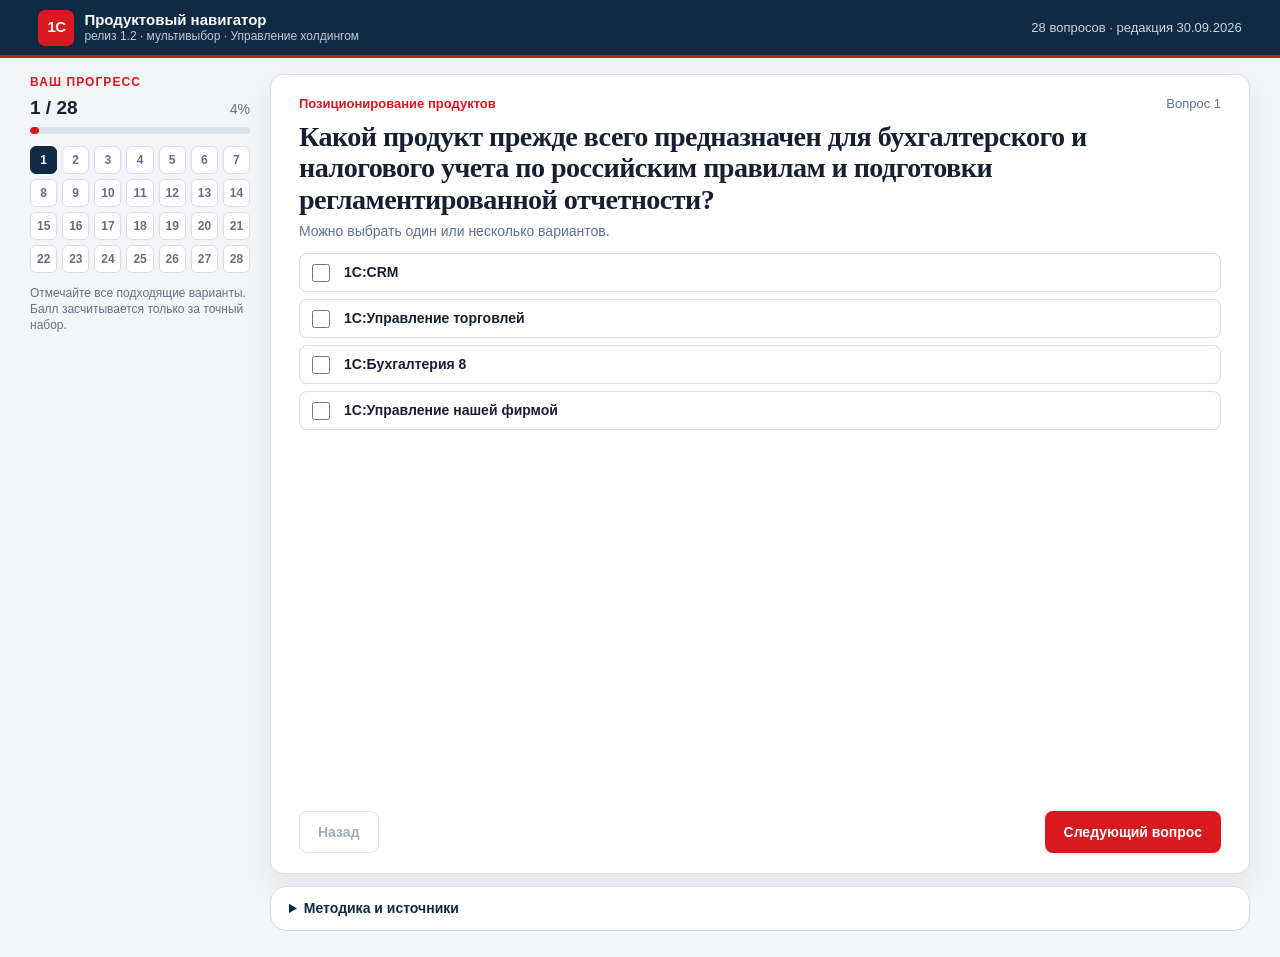
==== index.html @ 93b565a7 "Add first version of website" ====
<!doctype html>
<html lang="ru">
<head>
  <meta charset="utf-8">
  <meta name="viewport" content="width=device-width,initial-scale=1">
  <meta name="description" content="Интерактивный тест по ключевым возможностям продуктов 1С для финансиста">
  <title>Тест по продуктам 1С Релиз 1.2</title>
  <link rel="icon" type="image/svg+xml" href="data:image/svg+xml,%3Csvg xmlns='http://www.w3.org/2000/svg' viewBox='0 0 64 64'%3E%3Crect width='64' height='64' rx='14' fill='%23d71920'/%3E%3Cpath d='M17 19h9v27h-9zm14 0h16v7H39v4h7v7h-7v9h-8z' fill='white'/%3E%3C/svg%3E">
  <style>
:root {
  color-scheme: light;
  --ink: #172033;
  --muted: #667085;
  --line: #d8dee8;
  --paper: #ffffff;
  --canvas: #f3f5f8;
  --navy: #102a43;
  --red: #d71920;
  --red-dark: #b60f15;
  --blue-pale: #e9f0f7;
  --green: #16794f;
  --green-pale: #e7f6ef;
  --wrong: #b42318;
  --wrong-pale: #fff0ee;
}
* { box-sizing: border-box; }
body {
  margin: 0;
  min-width: 320px;
  background: var(--canvas);
  color: var(--ink);
  font-family: Inter, "Segoe UI", Arial, sans-serif;
  font-size: 16px;
  line-height: 1.5;
}
button, input { font: inherit; }
button:focus-visible, input:focus-visible, summary:focus-visible { outline: 3px solid #8fb8e0; outline-offset: 3px; }
.topbar {
  min-height: 76px;
  padding: 14px clamp(20px, 4vw, 64px);
  display: flex;
  align-items: center;
  justify-content: space-between;
  gap: 24px;
  color: white;
  background: var(--navy);
  border-bottom: 4px solid var(--red);
}
.brand { display: flex; align-items: center; gap: 14px; }
.brand-mark {
  display: grid;
  place-items: center;
  width: 44px;
  height: 44px;
  border-radius: 9px;
  background: var(--red);
  color: white;
  font-size: 17px;
  font-weight: 900;
  letter-spacing: -0.04em;
}
.brand-copy { display: grid; line-height: 1.15; }
.brand-copy strong { font-size: 17px; }
.brand-copy small { margin-top: 4px; color: #becbda; font-size: 13px; }
.edition { color: #cdd6e1; font-size: 14px; white-space: nowrap; }
.shell { width: min(1180px, 100%); margin: 0 auto; padding: 34px 24px 56px; display: grid; grid-template-columns: 250px minmax(0, 1fr); gap: 32px; }
.rail-sticky { position: sticky; top: 24px; }
.eyebrow { margin: 0 0 8px; color: var(--red); font-size: 13px; font-weight: 800; letter-spacing: .09em; text-transform: uppercase; }
.progress-copy { display: flex; justify-content: space-between; align-items: baseline; margin-bottom: 10px; }
.progress-copy strong { font-size: 22px; }
.progress-copy span { color: var(--muted); font-size: 14px; }
.progress-track { height: 7px; overflow: hidden; border-radius: 999px; background: #dce2ea; }
.progress-track span { display: block; width: 4%; height: 100%; border-radius: inherit; background: var(--red); transition: width .25s ease; }
.question-map { display: grid; grid-template-columns: repeat(6, 1fr); gap: 7px; margin: 22px 0; }
.question-dot {
  min-width: 0;
  height: 34px;
  border: 1px solid var(--line);
  border-radius: 7px;
  background: white;
  color: var(--muted);
  cursor: pointer;
  font-size: 13px;
  font-weight: 700;
}
.question-dot.current { border-color: var(--navy); background: var(--navy); color: white; }
.question-dot.answered:not(.current) { border-color: #9eb5ca; background: var(--blue-pale); color: var(--navy); }
.rail-note { margin: 0; color: var(--muted); font-size: 14px; line-height: 1.45; }
.workspace { min-width: 0; }
.loading, .quiz-card, .results, .method { background: var(--paper); border: 1px solid var(--line); border-radius: 16px; box-shadow: 0 12px 30px rgba(17, 37, 63, .07); }
.loading { padding: 56px; text-align: center; color: var(--muted); }
.quiz-card { padding: clamp(28px, 5vw, 58px); min-height: 570px; display: flex; flex-direction: column; }
.question-meta { display: flex; flex-wrap: wrap; justify-content: space-between; gap: 10px; margin-bottom: 20px; }
.section-label { color: var(--red); font-weight: 800; font-size: 14px; }
.question-label { color: var(--muted); font-size: 14px; }
.quiz-card h1, .results h1 { margin: 0; max-width: 850px; font-family: Georgia, "Times New Roman", serif; font-size: clamp(27px, 3.2vw, 40px); line-height: 1.17; letter-spacing: -.02em; }
.hint { margin: 16px 0 26px; color: var(--muted); }
.answers { display: grid; gap: 12px; }
.answer {
  display: grid;
  grid-template-columns: 26px 1fr;
  gap: 13px;
  align-items: start;
  padding: 16px 18px;
  border: 1px solid var(--line);
  border-radius: 11px;
  background: white;
  cursor: pointer;
  transition: border-color .16s ease, background .16s ease, transform .16s ease;
}
.answer:hover { border-color: #91a7bc; transform: translateY(-1px); }
.answer:has(input:checked) { border-color: var(--navy); background: var(--blue-pale); }
.answer input { width: 20px; height: 20px; margin: 2px 0 0; accent-color: var(--navy); }
.answer span { font-weight: 600; }
.answer-error { margin: 14px 0 0; color: var(--wrong); font-weight: 700; }
.actions { display: flex; justify-content: space-between; gap: 14px; margin-top: auto; padding-top: 32px; }
.button { min-height: 48px; padding: 11px 22px; border-radius: 9px; border: 1px solid transparent; cursor: pointer; font-weight: 800; }
.button.primary { color: white; background: var(--red); }
.button.primary:hover { background: var(--red-dark); }
.button.secondary { color: var(--navy); border-color: #aebdca; background: white; }
.button.secondary:hover { background: #f5f7fa; }
.button:disabled { opacity: .38; cursor: not-allowed; }
.results { padding: clamp(28px, 5vw, 58px); }
.scoreline { display: flex; align-items: baseline; gap: 16px; margin: 4px 0 14px; }
.scoreline strong { color: var(--red); font-size: clamp(56px, 9vw, 92px); line-height: 1; letter-spacing: -.06em; }
.scoreline span { color: var(--muted); font-size: 18px; }
.result-summary { max-width: 720px; margin: 16px 0 30px; color: var(--muted); font-size: 18px; }
.section-results { display: grid; gap: 14px; max-width: 720px; }
.section-result { display: grid; grid-template-columns: minmax(170px, 1fr) minmax(150px, 2fr) auto; align-items: center; gap: 14px; }
.section-result span:first-child { font-weight: 700; }
.mini-track { height: 9px; border-radius: 999px; overflow: hidden; background: #e2e7ed; }
.mini-track i { display: block; height: 100%; background: var(--navy); }
.section-result strong { min-width: 54px; text-align: right; }
.result-actions { display: flex; gap: 12px; flex-wrap: wrap; margin-top: 34px; }
.review { display: grid; gap: 16px; margin-top: 32px; }
.review-item { padding: 22px; border: 1px solid var(--line); border-left: 5px solid var(--green); border-radius: 10px; background: white; }
.review-item.wrong { border-left-color: var(--wrong); }
.review-item h2 { margin: 0 0 10px; font-size: 18px; line-height: 1.35; }
.review-state { margin: 0 0 8px; color: var(--green); font-weight: 800; }
.review-item.wrong .review-state { color: var(--wrong); }
.review-item p { margin: 7px 0 0; }
.review-item .muted { color: var(--muted); }
.method { margin-top: 20px; box-shadow: none; }
.method summary { padding: 18px 22px; cursor: pointer; color: var(--navy); font-weight: 800; }
.method-body { padding: 0 22px 22px; color: var(--muted); }
.method-body ul { margin: 14px 0 0; padding-left: 20px; }
.method-body li { margin: 6px 0; }
.method-body a { color: #145a8d; }
[hidden] { display: none !important; }
@media (max-width: 820px) {
  .topbar { align-items: flex-start; }
  .edition { display: none; }
  .shell { grid-template-columns: 1fr; padding: 22px 16px 40px; gap: 18px; }
  .rail-sticky { position: static; }
  .question-map { grid-template-columns: repeat(8, 1fr); margin: 14px 0 0; }
  .rail-note { display: none; }
  .quiz-card { min-height: 0; padding: 26px 20px; }
  .actions { margin-top: 10px; }
}
@media (max-width: 520px) {
  .brand-copy strong { font-size: 15px; }
  .question-map { grid-template-columns: repeat(6, 1fr); }
  .question-dot { height: 31px; }
  .actions, .result-actions { flex-direction: column; }
  .button { width: 100%; }
  .section-result { grid-template-columns: 1fr auto; }
  .section-result .mini-track { grid-column: 1 / -1; grid-row: 2; }
}
@media (prefers-reduced-motion: reduce) {
  *, *::before, *::after { scroll-behavior: auto !important; transition: none !important; }
}


/* Compact release layout: keep the complete question flow in the first desktop viewport. */
@media (min-width: 821px) {
  body { line-height: 1.35; }
  .topbar { min-height: 58px; padding: 7px clamp(18px, 3vw, 46px); border-bottom-width: 3px; }
  .brand { gap: 10px; }
  .brand-mark { width: 36px; height: 36px; border-radius: 7px; font-size: 15px; }
  .brand-copy strong { font-size: 15px; }
  .brand-copy small { margin-top: 2px; font-size: 12px; }
  .edition { font-size: 13px; }
  .shell { width: min(1260px, 100%); padding: 16px 20px 26px; grid-template-columns: 220px minmax(0, 1fr); gap: 20px; }
  .rail-sticky { top: 14px; }
  .eyebrow { margin-bottom: 5px; font-size: 12px; }
  .progress-copy { margin-bottom: 6px; }
  .progress-copy strong { font-size: 19px; }
  .question-map { grid-template-columns: repeat(7, 1fr); gap: 5px; margin: 12px 0; }
  .question-dot { height: 28px; border-radius: 6px; font-size: 12px; }
  .rail-note { font-size: 12px; line-height: 1.35; }
  .quiz-card { min-height: calc(100vh - 100px); padding: 20px 28px; border-radius: 13px; }
  .question-meta { margin-bottom: 8px; }
  .section-label, .question-label { font-size: 13px; }
  .quiz-card h1 { font-size: clamp(22px, 2.2vw, 30px); line-height: 1.12; }
  .hint { margin: 7px 0 12px; font-size: 14px; }
  .answers { gap: 7px; }
  .answer { grid-template-columns: 22px 1fr; gap: 10px; padding: 9px 12px; border-radius: 8px; }
  .answer input { width: 18px; height: 18px; margin-top: 1px; }
  .answer span { font-size: 14px; line-height: 1.32; }
  .actions { padding-top: 14px; }
  .button { min-height: 42px; padding: 8px 18px; border-radius: 8px; font-size: 14px; }
  .method { margin-top: 12px; }
  .method summary { padding: 12px 18px; font-size: 14px; }
}

</style>
</head>
<body>
  <header class="topbar">
    <div class="brand" aria-label="Оценка знаний продуктов 1С">
      <span class="brand-mark">1С</span>
      <span class="brand-copy"><strong>Продуктовый навигатор</strong><small>релиз 1.2 · мультивыбор · Управление холдингом</small></span>
    </div>
    <div class="edition">28 вопросов · редакция 30.09.2026</div>
  </header>

  <main class="shell">
    <aside class="rail" aria-label="Прогресс теста">
      <div class="rail-sticky">
        <p class="eyebrow">Ваш прогресс</p>
        <div class="progress-copy"><strong id="progress-number">1 / 24</strong><span id="progress-percent">4%</span></div>
        <div class="progress-track" aria-hidden="true"><span id="progress-bar"></span></div>
        <div id="question-map" class="question-map"></div>
        <p class="rail-note">Отмечайте все подходящие варианты. Балл засчитывается только за точный набор.</p>
      </div>
    </aside>

    <section class="workspace" aria-live="polite">
      <div id="loading" class="loading">Загружаем вопросы…</div>

      <article id="quiz-card" class="quiz-card" hidden>
        <div class="question-meta">
          <span id="section-label" class="section-label"></span>
          <span id="question-label" class="question-label"></span>
        </div>
        <h1 id="question-text"></h1>
        <p class="hint">Можно выбрать один или несколько вариантов.</p>
        <form id="answers" class="answers"></form>
        <p id="answer-error" class="answer-error" hidden>Выберите хотя бы один вариант ответа.</p>
        <div class="actions">
          <button id="prev" class="button secondary" type="button">Назад</button>
          <button id="next" class="button primary" type="button">Следующий вопрос</button>
        </div>
      </article>

      <section id="results" class="results" hidden>
        <p class="eyebrow">Результат теста</p>
        <div class="scoreline"><strong id="score-percent">0%</strong><span id="score-fraction"></span></div>
        <h1 id="result-title"></h1>
        <p id="result-summary" class="result-summary"></p>
        <div id="section-results" class="section-results"></div>
        <div class="result-actions">
          <button id="restart" class="button secondary" type="button">Пройти заново</button>
          <button id="show-review" class="button primary" type="button">Разобрать ответы</button>
        </div>
        <div id="review" class="review" hidden></div>
      </section>

      <section class="method">
        <details>
          <summary>Методика и источники</summary>
          <div class="method-body">
            <p>Все вопросы имеют одинаковый вес. При мультивыборе правильным считается только точное совпадение набора. Тест проверяет знание типового позиционирования решений, а не навыки работы в конкретной доработанной базе.</p>
            <ul id="sources"></ul>
          </div>
        </details>
      </section>
    </section>
  </main>
  <script>
window.TEST_DATA = {
  "title": "Тест по возможностям продуктов 1С для финансиста Релиз 1.2",
  "updated": "30.09.2026",
  "instructions": "В каждом вопросе отметьте все подходящие варианты. Правильным считается только точный набор ответов. Релиз 1.2 включает 1С:Управление холдингом.",
  "questions": [
    {
      "id": 1,
      "section": "Позиционирование продуктов",
      "question": "Какой продукт прежде всего предназначен для бухгалтерского и налогового учета по российским правилам и подготовки регламентированной отчетности?",
      "options": [
        "1С:CRM",
        "1С:Управление торговлей",
        "1С:Бухгалтерия 8",
        "1С:Управление нашей фирмой"
      ],
      "answer": [
        2
      ],
      "explanation": "1С:Бухгалтерия 8 — профильное решение для бухгалтерского и налогового учета и обязательной отчетности."
    },
    {
      "id": 2,
      "section": "Позиционирование продуктов",
      "question": "Компания занимается оптовой торговлей и хочет управлять заказами, закупками, запасами, ценами и товарным движением без акцента на производственное планирование. Какое решение наиболее профильное?",
      "options": [
        "1С:Управление торговлей",
        "БИТ.ФИНАНС",
        "1С:Бухгалтерия КОРП МСФО",
        "1С:Зарплата и управление персоналом"
      ],
      "answer": [
        0
      ],
      "explanation": "1С:Управление торговлей ориентирована на оперативный и управленческий учет торговой компании: продажи, закупки, склад, цены и запасы."
    },
    {
      "id": 3,
      "section": "Позиционирование продуктов",
      "question": "Какой продукт является профильным для кадрового учета, штатного расписания, расчета зарплаты, НДФЛ и страховых взносов?",
      "options": [
        "БИТ.ФИНАНС",
        "1С:CRM",
        "1С:Управление торговлей",
        "1С:Зарплата и управление персоналом"
      ],
      "answer": [
        3
      ],
      "explanation": "1С:ЗУП специализируется на кадровом учете, оплате труда, налогах и взносах с ФОТ и зарплатной отчетности."
    },
    {
      "id": 4,
      "section": "Позиционирование продуктов",
      "question": "Небольшая компания совмещает услуги, торговлю и позаказное производство и хочет вести CRM, продажи, закупки, склад и управленческие финансы в одной несложной системе. Что выбрать в первую очередь?",
      "options": [
        "1С:Бухгалтерия КОРП МСФО",
        "1С:Управление нашей фирмой",
        "1С:CRM",
        "1С:ERP Управление предприятием"
      ],
      "answer": [
        1
      ],
      "explanation": "1С:УНФ рассчитана на малый бизнес и объединяет CRM, торговлю, услуги, склад, деньги и несложное позаказное или мелкосерийное производство."
    },
    {
      "id": 5,
      "section": "Позиционирование продуктов",
      "question": "Какое решение чаще выбирают для единой системы среднего бизнеса, когда нужны торговля, склад, бухгалтерский и налоговый учет, зарплата, казначейство и бюджетирование, но не требуется развитое управление сложным производством?",
      "options": [
        "1С:Управление торговлей",
        "1С:Бухгалтерия 8",
        "1С:Комплексная автоматизация",
        "1С:CRM"
      ],
      "answer": [
        2
      ],
      "explanation": "1С:КА объединяет ключевые контуры учета и управления для малого и среднего бизнеса, включая регламентированный учет и зарплату."
    },
    {
      "id": 6,
      "section": "Позиционирование продуктов",
      "question": "Какое решение наиболее уместно для многопрофильного среднего или крупного предприятия со сложным производством, расчетом себестоимости, бюджетированием и управлением ресурсами?",
      "options": [
        "1С:ERP Управление предприятием",
        "1С:CRM",
        "1С:Управление нашей фирмой",
        "1С:Бухгалтерия 8"
      ],
      "answer": [
        0
      ],
      "explanation": "1С:ERP — комплексное ERP-решение, в том числе для технически сложного многопередельного производства и глубокой управленческой автоматизации."
    },
    {
      "id": 7,
      "section": "Финансы и учет",
      "question": "В каких решениях из списка штатно присутствуют бухгалтерский и налоговый учет и подготовка регламентированной отчетности организации?",
      "options": [
        "1С:ERP Управление предприятием",
        "1С:Управление торговлей",
        "1С:Комплексная автоматизация",
        "1С:Бухгалтерия 8"
      ],
      "answer": [
        0,
        2,
        3
      ],
      "explanation": "БП, КА и ERP включают регламентированный учет. УТ сосредоточена на оперативном и управленческом контуре торговли и обычно обменивается с бухгалтерской системой."
    },
    {
      "id": 8,
      "section": "Финансы и учет",
      "question": "Какие решения из списка подходят для бюджетирования и план-фактного анализа бюджетов?",
      "options": [
        "БИТ.ФИНАНС",
        "1С:ERP Управление предприятием",
        "1С:Комплексная автоматизация",
        "1С:Бухгалтерия 8"
      ],
      "answer": [
        0,
        1,
        2
      ],
      "explanation": "В ERP и КА есть подсистема бюджетирования; БИТ.ФИНАНС специализируется на бюджетировании и управленческих финансах. БП не является профильной системой бюджетного управления."
    },
    {
      "id": 9,
      "section": "Финансы и учет",
      "question": "Какие решения из списка могут закрыть задачи казначейства: заявки на расходование, согласование, лимиты, платежный календарь и контроль денежных потоков?",
      "options": [
        "1С:CRM",
        "1С:ERP Управление предприятием",
        "БИТ.ФИНАНС",
        "1С:Комплексная автоматизация"
      ],
      "answer": [
        1,
        2,
        3
      ],
      "explanation": "Казначейские функции есть в ERP и КА; БИТ.ФИНАНС предлагает специализированный финансовый контур. CRM ориентирована на продажи и отношения с клиентами."
    },
    {
      "id": 10,
      "section": "Финансы и учет",
      "question": "Какие решения из списка позволяют вести учет и формировать индивидуальную отчетность по МСФО для отдельной компании?",
      "options": [
        "БИТ.ФИНАНС с модулем МСФО",
        "1С:Бухгалтерия КОРП МСФО",
        "1С:Зарплата и управление персоналом",
        "1С:ERP Управление предприятием"
      ],
      "answer": [
        0,
        1,
        3
      ],
      "explanation": "Все три финансовых решения поддерживают МСФО в соответствующем контуре или поставке. ЗУП предназначена для кадров и зарплаты."
    },
    {
      "id": 11,
      "section": "Финансы и учет",
      "question": "Для какой задачи 1С:Бухгалтерия КОРП МСФО подходит лучше всего?",
      "options": [
        "Оперативное управление складом торговой сети",
        "Расчет зарплаты и кадровое делопроизводство холдинга",
        "Управление воронкой продаж и рекламными кампаниями",
        "Учет по РСБУ и МСФО отдельной компании с трансляцией или параллельным учетом"
      ],
      "answer": [
        3
      ],
      "explanation": "Продукт объединяет российский учет и индивидуальный учет по МСФО; для объектов можно применять трансляцию данных РСБУ или параллельный учет."
    },
    {
      "id": 12,
      "section": "Финансы и учет",
      "question": "Какие решения из списка могут закрыть задачи консолидации группы компаний: сбор данных, сверку ВГО, корректировки и консолидированную отчетность?",
      "options": [
        "1С:Управление холдингом 8",
        "1С:Управление торговлей",
        "БИТ.ФИНАНС в поставке с функциями консолидации",
        "1С:Бухгалтерия КОРП МСФО без дополнительного контура"
      ],
      "answer": [
        0,
        2
      ],
      "explanation": "1С:Управление холдингом и соответствующие поставки БИТ.ФИНАНС поддерживают групповые консолидационные процессы. БП КОРП МСФО ориентирована прежде всего на отдельную компанию."
    },
    {
      "id": 13,
      "section": "Операционные процессы",
      "question": "Какие решения из списка способны поддерживать продажи, закупки и складской учет в единой информационной базе?",
      "options": [
        "1С:ERP Управление предприятием",
        "1С:Комплексная автоматизация",
        "1С:Управление нашей фирмой",
        "1С:Управление торговлей"
      ],
      "answer": [
        0,
        1,
        2,
        3
      ],
      "explanation": "Все четыре решения поддерживают эти процессы, но различаются масштабом, глубиной и наличием других контуров."
    },
    {
      "id": 14,
      "section": "Операционные процессы",
      "question": "В каких решениях из списка можно полноценно вести кадровый учет и расчет зарплаты организации?",
      "options": [
        "1С:Зарплата и управление персоналом",
        "1С:CRM",
        "1С:ERP Управление предприятием",
        "1С:Комплексная автоматизация"
      ],
      "answer": [
        0,
        2,
        3
      ],
      "explanation": "ЗУП является профильной системой, а КА и ERP включают кадровый и зарплатный контур. CRM не предназначена для расчета зарплаты."
    },
    {
      "id": 15,
      "section": "Операционные процессы",
      "question": "Какие решения из списка имеют собственные CRM-возможности для ведения клиентов и процессов продаж?",
      "options": [
        "1С:CRM",
        "1С:Управление торговлей",
        "1С:Управление нашей фирмой",
        "1С:Бухгалтерия 8"
      ],
      "answer": [
        0,
        1,
        2
      ],
      "explanation": "Специализированная 1С:CRM и встроенные CRM-контуры УТ и УНФ поддерживают работу с клиентами и продажами. БП не является CRM-системой."
    },
    {
      "id": 16,
      "section": "Операционные процессы",
      "question": "Какое решение наиболее уместно, если нужны развитые сценарии продаж, лиды, канбан, роботы, маркетинговые коммуникации и сервисное обслуживание клиентов?",
      "options": [
        "1С:Бухгалтерия 8",
        "1С:CRM",
        "1С:Бухгалтерия КОРП МСФО",
        "1С:Зарплата и управление персоналом"
      ],
      "answer": [
        1
      ],
      "explanation": "1С:CRM — специализированное решение для полного цикла взаимодействия с клиентами, маркетинга, продаж и сервиса."
    },
    {
      "id": 17,
      "section": "Операционные процессы",
      "question": "Какие решения из списка подходят для учета производства?",
      "options": [
        "1С:CRM — как производственная учетная система",
        "1С:Комплексная автоматизация — для небольшого производства",
        "1С:Управление нашей фирмой — для позаказного и мелкосерийного производства",
        "1С:ERP Управление предприятием — для сложного производства"
      ],
      "answer": [
        1,
        2,
        3
      ],
      "explanation": "ERP, КА и УНФ закрывают производство на разной глубине и масштабе. 1С:CRM может сопровождать продажи, но не заменяет производственный учет."
    },
    {
      "id": 18,
      "section": "Операционные процессы",
      "question": "Что корректно сказать о связке 1С:Управление торговлей и 1С:Бухгалтерия 8?",
      "options": [
        "УТ предназначена прежде всего для учета по МСФО",
        "БП заменяет специализированную CRM во всех сценариях",
        "УТ ведет оперативный торговый контур, а БП принимает данные для регламентированного учета",
        "Обе программы обязательны только для расчета зарплаты"
      ],
      "answer": [
        2
      ],
      "explanation": "Типовой сценарий — оперативные продажи, закупки и склад в УТ с передачей данных в БП для бухгалтерского и налогового учета."
    },
    {
      "id": 19,
      "section": "Выбор решения",
      "question": "Финансовая служба хочет добавить к уже работающей базе 1С развитые бюджетирование, казначейство, договоры и управленческую отчетность без полной замены основной конфигурации. Что следует рассмотреть?",
      "options": [
        "БИТ.ФИНАНС как специализированную надстройку",
        "Только 1С:CRM",
        "Переход на 1С:Бухгалтерию Базовую",
        "Только 1С:ЗУП"
      ],
      "answer": [
        0
      ],
      "explanation": "БИТ.ФИНАНС — модульное финансовое решение, доступное для нескольких базовых конфигураций 1С и расширяющее их финансовые возможности."
    },
    {
      "id": 20,
      "section": "Выбор решения",
      "question": "Какие факторы скорее указывают на выбор 1С:ERP вместо 1С:Комплексной автоматизации?",
      "options": [
        "Глубокое планирование и диспетчеризация производства",
        "Сложное многопередельное производство",
        "Потребность только в бухгалтерской отчетности одной небольшой организации",
        "Управление ремонтами и производственными ресурсами"
      ],
      "answer": [
        0,
        1,
        3
      ],
      "explanation": "ERP выбирают при более сложных производственных и ресурсных процессах. Для одной только бухгалтерской отчетности достаточнее профильная БП."
    },
    {
      "id": 21,
      "section": "Выбор решения",
      "question": "Какие причины могут обосновать переход с разрозненных УТ, БП и ЗУП на 1С:Комплексную автоматизацию?",
      "options": [
        "Общий контур торговли, учета и зарплаты",
        "Необходимость получить максимально развитую отдельную CRM любой ценой",
        "Снижение количества обменов между отдельными системами",
        "Единая база основных управленческих и учетных процессов"
      ],
      "answer": [
        0,
        2,
        3
      ],
      "explanation": "КА объединяет торговлю, склад, регламентированный учет, кадры и зарплату; глубокая специализированная CRM может потребовать отдельного решения или модуля."
    },
    {
      "id": 22,
      "section": "Выбор решения",
      "question": "Компания ведет детальный расчет зарплаты в 1С:ЗУП, а бухгалтерский учет — в 1С:Бухгалтерии. Какой подход правильный?",
      "options": [
        "Независимо рассчитывать зарплату в обеих программах",
        "Передавать бухгалтерские проводки из БП в УТ для расчета НДФЛ",
        "Заменить ЗУП на 1С:CRM",
        "Рассчитывать зарплату в ЗУП и передавать результаты отражения в БП"
      ],
      "answer": [
        3
      ],
      "explanation": "Профильный расчет выполняют в ЗУП, а результаты передают в бухгалтерский контур, избегая двойного независимого расчета."
    },
    {
      "id": 23,
      "section": "Выбор решения",
      "question": "Какие решения из списка поддерживают учет по МСФО с трансляцией данных РСБУ и параллельным учетом в соответствующих поставках?",
      "options": [
        "1С:Бухгалтерия КОРП МСФО",
        "1С:Управление холдингом 8",
        "1С:ERP Управление предприятием",
        "1С:Управление торговлей"
      ],
      "answer": [
        0,
        1,
        2
      ],
      "explanation": "БП КОРП МСФО, ERP и Управление холдингом поддерживают соответствующие модели международного финансового учета. УТ не является системой МСФО."
    },
    {
      "id": 24,
      "section": "Выбор решения",
      "question": "Какие утверждения о выборе продукта корректны?",
      "options": [
        "Любая конфигурация 1С одинаково хорошо заменяет все остальные",
        "Наличие одинаковой функции еще не означает одинаковую глубину ее реализации",
        "Для выбора нужно учитывать интеграции и уже работающие системы",
        "Масштаб бизнеса и сложность процессов влияют на выбор между УНФ, КА и ERP"
      ],
      "answer": [
        1,
        2,
        3
      ],
      "explanation": "Выбор определяется не только списком функций, но и глубиной процессов, масштабом, интеграциями и целевой архитектурой учета."
    },
    {
      "id": 25,
      "section": "Управление холдингом",
      "question": "Какие задачи относятся к целевому назначению 1С:Управления холдингом?",
      "options": [
        "Корпоративное бюджетирование и бизнес-анализ",
        "Централизованное казначейство",
        "Диспетчеризация производственных цехов как основной контур",
        "Консолидация отчетности группы компаний"
      ],
      "answer": [
        0,
        1,
        3
      ],
      "explanation": "Решение класса CPM ориентировано на управляющие компании и финансовые службы холдингов. Оперативное управление производством не является его основным контуром."
    },
    {
      "id": 26,
      "section": "Управление холдингом",
      "question": "Какие функции 1С:Управления холдингом особенно важны при неоднородном ИТ-ландшафте группы?",
      "options": [
        "Импорт и интеграция с внешними учетными системами",
        "Расчет зарплаты как единственная задача продукта",
        "Управление мастер-данными",
        "Сверка и элиминация внутригрупповых операций"
      ],
      "answer": [
        0,
        2,
        3
      ],
      "explanation": "Управление холдингом рассчитано на интеграцию данных группы, корпоративные мастер-данные и консолидационные процедуры, включая ВГО."
    },
    {
      "id": 27,
      "section": "Управление холдингом",
      "question": "Какие утверждения корректно разграничивают 1С:ERP и 1С:Управление холдингом?",
      "options": [
        "1С:ERP глубже закрывает оперативную деятельность и сложное производство",
        "1С:Управление холдингом не предназначено быть основной системой управления продажами и производством бизнес-единиц",
        "1С:Управление холдингом ориентировано на корпоративные финансовые функции и консолидацию группы",
        "Оба продукта являются только программами кадрового учета"
      ],
      "answer": [
        0,
        1,
        2
      ],
      "explanation": "ERP отвечает за глубокий операционный контур предприятия, а Управление холдингом — за функции корпоративного центра и финансовое управление группой."
    },
    {
      "id": 28,
      "section": "Управление холдингом",
      "question": "Какие возможности отличают 1С:Управление холдингом от 1С:Бухгалтерии КОРП МСФО для отдельной компании?",
      "options": [
        "Только подготовка индивидуальной отчетности одного юридического лица",
        "Портал сверки внутригрупповых операций",
        "Консолидационные и элиминационные корректировки",
        "Управление периметром группы компаний"
      ],
      "answer": [
        1,
        2,
        3
      ],
      "explanation": "Управление холдингом расширяет индивидуальный МСФО-контур групповыми процедурами: периметром, ВГО, корректировками и консолидацией."
    }
  ],
  "sources": [
    {
      "label": "1С:Бухгалтерия 8 — возможности",
      "url": "https://v8.1c.ru/buhv8/vozmozhnosti-1s-buhgalterii-8/"
    },
    {
      "label": "1С:Управление торговлей",
      "url": "https://v8.1c.ru/trade/"
    },
    {
      "label": "1С:ERP Управление предприятием",
      "url": "https://v8.1c.ru/erp/"
    },
    {
      "label": "1С:Зарплата и управление персоналом",
      "url": "https://v8.1c.ru/hrm/"
    },
    {
      "label": "1С:Управление нашей фирмой",
      "url": "https://v8.1c.ru/small.biz/"
    },
    {
      "label": "1С:Комплексная автоматизация",
      "url": "https://v8.1c.ru/ka/"
    },
    {
      "label": "1С:CRM",
      "url": "https://solutions.1c.ru/catalog/crm-corp-20/features"
    },
    {
      "label": "1С:Бухгалтерия КОРП МСФО",
      "url": "https://v8.1c.ru/1c-buhgalteriya-msfo/"
    },
    {
      "label": "БИТ.ФИНАНС",
      "url": "https://www.bitfinance.ru/"
    },
    {
      "label": "1С:Управление холдингом 8",
      "url": "https://v8.1c.ru/cpm/"
    }
  ]
};

  </script>
  <script>
"use strict";

const state = { data: null, current: 0, answers: [] };
const $ = (id) => document.getElementById(id);

function sameSet(a, b) {
  return a.length === b.length && [...a].sort((x, y) => x - y).every((v, i) => v === [...b].sort((x, y) => x - y)[i]);
}

function renderMap() {
  const map = $("question-map");
  map.replaceChildren();
  state.data.questions.forEach((q, index) => {
    const button = document.createElement("button");
    button.type = "button";
    button.className = "question-dot";
    button.textContent = String(index + 1);
    button.setAttribute("aria-label", `Перейти к вопросу ${index + 1}`);
    if (index === state.current) button.classList.add("current");
    if (state.answers[index]?.length) button.classList.add("answered");
    button.addEventListener("click", () => { saveCurrent(); state.current = index; renderQuestion(); });
    map.append(button);
  });
}

function updateProgress() {
  const total = state.data.questions.length;
  const n = state.current + 1;
  const pct = Math.round((n / total) * 100);
  $("progress-number").textContent = `${n} / ${total}`;
  $("progress-percent").textContent = `${pct}%`;
  $("progress-bar").style.width = `${pct}%`;
}

function saveCurrent() {
  const checked = [...document.querySelectorAll('#answers input:checked')].map((el) => Number(el.value));
  state.answers[state.current] = checked;
}

function renderQuestion() {
  $("answer-error").hidden = true;
  const q = state.data.questions[state.current];
  $("section-label").textContent = q.section;
  $("question-label").textContent = `Вопрос ${state.current + 1}`;
  $("question-text").textContent = q.question;
  const form = $("answers");
  form.replaceChildren();
  q.options.forEach((option, index) => {
    const label = document.createElement("label");
    label.className = "answer";
    const input = document.createElement("input");
    input.type = "checkbox";
    input.name = `q${q.id}`;
    input.value = String(index);
    input.checked = state.answers[state.current]?.includes(index) ?? false;
    input.addEventListener("change", () => { saveCurrent(); renderMap(); });
    const text = document.createElement("span");
    text.textContent = option;
    label.append(input, text);
    form.append(label);
  });
  $("prev").disabled = state.current === 0;
  $("next").textContent = state.current === state.data.questions.length - 1 ? "Завершить тест" : "Следующий вопрос";
  updateProgress();
  renderMap();
  window.scrollTo({ top: 0, behavior: "smooth" });
}

function levelFor(percent) {
  if (percent >= 85) return ["Сильное знание продуктовой линейки", "Вы уверенно различаете назначение решений и видите, где функции пересекаются. На собеседовании стоит дополнить результат примерами проектов и интеграционных схем."];
  if (percent >= 70) return ["Уверенная рабочая база", "Основные продукты и финансовые контуры вам знакомы. Разберите ошибки: именно различия в глубине функций часто становятся предметом вопросов на собеседовании."];
  if (percent >= 50) return ["Базовое понимание сформировано", "Вы ориентируетесь в части решений, но некоторые границы между учетными и управленческими контурами требуют закрепления."];
  return ["Нужно укрепить продуктовую карту", "Начните с назначения каждого продукта, затем сравните регламентированный учет, бюджетирование, казначейство, CRM и производственный контур."];
}

function showResults() {
  saveCurrent();
  if (!state.answers[state.current]?.length) {
    $("answer-error").hidden = false;
    return;
  }
  const questions = state.data.questions;
  const correct = questions.filter((q, i) => sameSet(state.answers[i] || [], q.answer)).length;
  const percent = Math.round((correct / questions.length) * 100);
  const [title, summary] = levelFor(percent);
  $("score-percent").textContent = `${percent}%`;
  $("score-fraction").textContent = `${correct} из ${questions.length} точных ответов`;
  $("result-title").textContent = title;
  $("result-summary").textContent = summary;

  const groups = [...new Set(questions.map((q) => q.section))];
  const sectionBox = $("section-results");
  sectionBox.replaceChildren();
  groups.forEach((section) => {
    const indexes = questions.map((q, i) => q.section === section ? i : -1).filter((i) => i >= 0);
    const score = indexes.filter((i) => sameSet(state.answers[i] || [], questions[i].answer)).length;
    const pct = Math.round((score / indexes.length) * 100);
    const row = document.createElement("div");
    row.className = "section-result";
    row.innerHTML = `<span>${section}</span><span class="mini-track"><i style="width:${pct}%"></i></span><strong>${score}/${indexes.length}</strong>`;
    sectionBox.append(row);
  });
  $("quiz-card").hidden = true;
  $("results").hidden = false;
  $("review").hidden = true;
  window.scrollTo({ top: 0, behavior: "smooth" });
}

function renderReview() {
  const review = $("review");
  review.replaceChildren();
  state.data.questions.forEach((q, i) => {
    const ok = sameSet(state.answers[i] || [], q.answer);
    const selected = (state.answers[i] || []).map((n) => q.options[n]).join("; ") || "нет ответа";
    const correct = q.answer.map((n) => q.options[n]).join("; ");
    const item = document.createElement("article");
    item.className = `review-item${ok ? "" : " wrong"}`;
    item.innerHTML = `<p class="review-state">${ok ? "Верно" : "Неверно"}</p><h2>${i + 1}. ${q.question}</h2><p><strong>Ваш ответ:</strong> ${selected}</p>${ok ? "" : `<p><strong>Правильный ответ:</strong> ${correct}</p>`}<p class="muted">${q.explanation}</p>`;
    review.append(item);
  });
  review.hidden = false;
  $("show-review").hidden = true;
}

function restart() {
  state.current = 0;
  state.answers = state.data.questions.map(() => []);
  $("results").hidden = true;
  $("quiz-card").hidden = false;
  $("show-review").hidden = false;
  renderQuestion();
}

async function init() {
  try {
    if (window.TEST_DATA) {
      state.data = window.TEST_DATA;
    } else {
      const response = await fetch("questions.json");
      if (!response.ok) throw new Error("Не удалось получить банк вопросов");
      state.data = await response.json();
    }
    state.answers = state.data.questions.map(() => []);
    $("loading").hidden = true;
    $("quiz-card").hidden = false;
    const sources = $("sources");
    state.data.sources.forEach((source) => {
      const li = document.createElement("li");
      const a = document.createElement("a");
      a.href = source.url;
      a.target = "_blank";
      a.rel = "noreferrer";
      a.textContent = source.label;
      li.append(a);
      sources.append(li);
    });
    renderQuestion();
  } catch (error) {
    $("loading").textContent = "Не удалось загрузить тест. Обновите страницу.";
    console.error(error);
  }
}

$("prev").addEventListener("click", () => { saveCurrent(); if (state.current > 0) { state.current -= 1; renderQuestion(); } });
$("next").addEventListener("click", () => {
  saveCurrent();
  if (!state.answers[state.current]?.length) { $("answer-error").hidden = false; return; }
  if (state.current === state.data.questions.length - 1) showResults();
  else { state.current += 1; renderQuestion(); }
});
$("restart").addEventListener("click", restart);
$("show-review").addEventListener("click", renderReview);
init();

  </script>
</body>
</html>
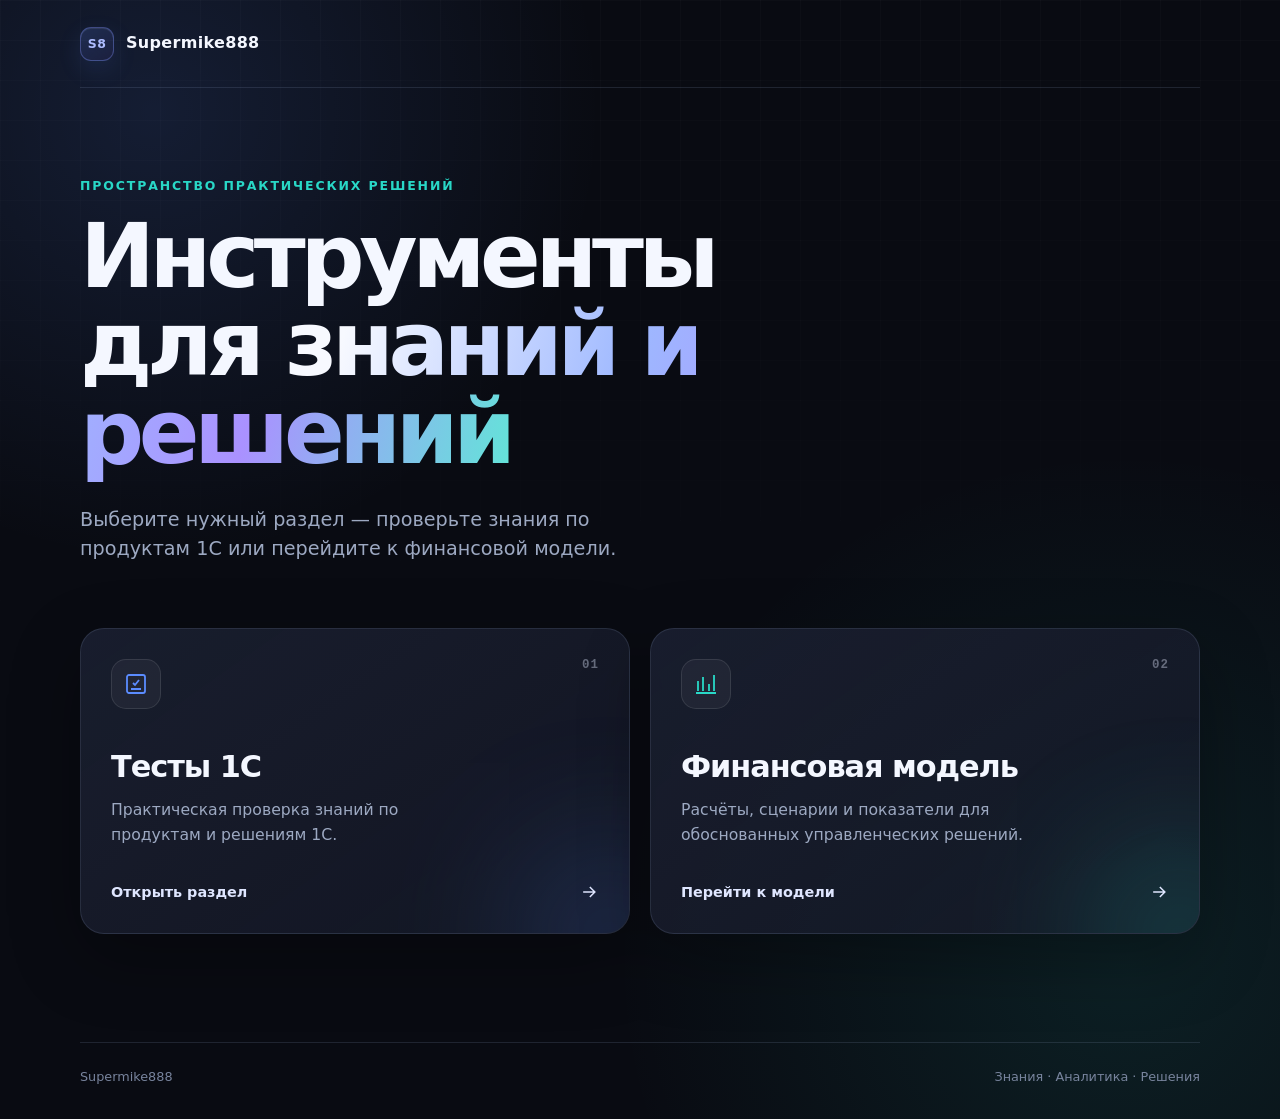
==== commit afff92a5: "Add homepage and 1C tests navigation" ====
--- a/index.html
+++ b/index.html
@@ -1,953 +1,327 @@
-<!doctype html>
-<html lang="ru">
-<head>
-  <meta charset="utf-8">
-  <meta name="viewport" content="width=device-width,initial-scale=1">
-  <meta name="description" content="Интерактивный тест по ключевым возможностям продуктов 1С для финансиста">
-  <title>Тест по продуктам 1С Релиз 1.2</title>
-  <link rel="icon" type="image/svg+xml" href="data:image/svg+xml,%3Csvg xmlns='http://www.w3.org/2000/svg' viewBox='0 0 64 64'%3E%3Crect width='64' height='64' rx='14' fill='%23d71920'/%3E%3Cpath d='M17 19h9v27h-9zm14 0h16v7H39v4h7v7h-7v9h-8z' fill='white'/%3E%3C/svg%3E">
-  <style>
-:root {
-  color-scheme: light;
-  --ink: #172033;
-  --muted: #667085;
-  --line: #d8dee8;
-  --paper: #ffffff;
-  --canvas: #f3f5f8;
-  --navy: #102a43;
-  --red: #d71920;
-  --red-dark: #b60f15;
-  --blue-pale: #e9f0f7;
-  --green: #16794f;
-  --green-pale: #e7f6ef;
-  --wrong: #b42318;
-  --wrong-pale: #fff0ee;
-}
-* { box-sizing: border-box; }
-body {
-  margin: 0;
-  min-width: 320px;
-  background: var(--canvas);
-  color: var(--ink);
-  font-family: Inter, "Segoe UI", Arial, sans-serif;
-  font-size: 16px;
-  line-height: 1.5;
-}
-button, input { font: inherit; }
-button:focus-visible, input:focus-visible, summary:focus-visible { outline: 3px solid #8fb8e0; outline-offset: 3px; }
-.topbar {
-  min-height: 76px;
-  padding: 14px clamp(20px, 4vw, 64px);
-  display: flex;
-  align-items: center;
-  justify-content: space-between;
-  gap: 24px;
-  color: white;
-  background: var(--navy);
-  border-bottom: 4px solid var(--red);
-}
-.brand { display: flex; align-items: center; gap: 14px; }
-.brand-mark {
-  display: grid;
-  place-items: center;
-  width: 44px;
-  height: 44px;
-  border-radius: 9px;
-  background: var(--red);
-  color: white;
-  font-size: 17px;
-  font-weight: 900;
-  letter-spacing: -0.04em;
-}
-.brand-copy { display: grid; line-height: 1.15; }
-.brand-copy strong { font-size: 17px; }
-.brand-copy small { margin-top: 4px; color: #becbda; font-size: 13px; }
-.edition { color: #cdd6e1; font-size: 14px; white-space: nowrap; }
-.shell { width: min(1180px, 100%); margin: 0 auto; padding: 34px 24px 56px; display: grid; grid-template-columns: 250px minmax(0, 1fr); gap: 32px; }
-.rail-sticky { position: sticky; top: 24px; }
-.eyebrow { margin: 0 0 8px; color: var(--red); font-size: 13px; font-weight: 800; letter-spacing: .09em; text-transform: uppercase; }
-.progress-copy { display: flex; justify-content: space-between; align-items: baseline; margin-bottom: 10px; }
-.progress-copy strong { font-size: 22px; }
-.progress-copy span { color: var(--muted); font-size: 14px; }
-.progress-track { height: 7px; overflow: hidden; border-radius: 999px; background: #dce2ea; }
-.progress-track span { display: block; width: 4%; height: 100%; border-radius: inherit; background: var(--red); transition: width .25s ease; }
-.question-map { display: grid; grid-template-columns: repeat(6, 1fr); gap: 7px; margin: 22px 0; }
-.question-dot {
-  min-width: 0;
-  height: 34px;
-  border: 1px solid var(--line);
-  border-radius: 7px;
-  background: white;
-  color: var(--muted);
-  cursor: pointer;
-  font-size: 13px;
-  font-weight: 700;
-}
-.question-dot.current { border-color: var(--navy); background: var(--navy); color: white; }
-.question-dot.answered:not(.current) { border-color: #9eb5ca; background: var(--blue-pale); color: var(--navy); }
-.rail-note { margin: 0; color: var(--muted); font-size: 14px; line-height: 1.45; }
-.workspace { min-width: 0; }
-.loading, .quiz-card, .results, .method { background: var(--paper); border: 1px solid var(--line); border-radius: 16px; box-shadow: 0 12px 30px rgba(17, 37, 63, .07); }
-.loading { padding: 56px; text-align: center; color: var(--muted); }
-.quiz-card { padding: clamp(28px, 5vw, 58px); min-height: 570px; display: flex; flex-direction: column; }
-.question-meta { display: flex; flex-wrap: wrap; justify-content: space-between; gap: 10px; margin-bottom: 20px; }
-.section-label { color: var(--red); font-weight: 800; font-size: 14px; }
-.question-label { color: var(--muted); font-size: 14px; }
-.quiz-card h1, .results h1 { margin: 0; max-width: 850px; font-family: Georgia, "Times New Roman", serif; font-size: clamp(27px, 3.2vw, 40px); line-height: 1.17; letter-spacing: -.02em; }
-.hint { margin: 16px 0 26px; color: var(--muted); }
-.answers { display: grid; gap: 12px; }
-.answer {
-  display: grid;
-  grid-template-columns: 26px 1fr;
-  gap: 13px;
-  align-items: start;
-  padding: 16px 18px;
-  border: 1px solid var(--line);
-  border-radius: 11px;
-  background: white;
-  cursor: pointer;
-  transition: border-color .16s ease, background .16s ease, transform .16s ease;
-}
-.answer:hover { border-color: #91a7bc; transform: translateY(-1px); }
-.answer:has(input:checked) { border-color: var(--navy); background: var(--blue-pale); }
-.answer input { width: 20px; height: 20px; margin: 2px 0 0; accent-color: var(--navy); }
-.answer span { font-weight: 600; }
-.answer-error { margin: 14px 0 0; color: var(--wrong); font-weight: 700; }
-.actions { display: flex; justify-content: space-between; gap: 14px; margin-top: auto; padding-top: 32px; }
-.button { min-height: 48px; padding: 11px 22px; border-radius: 9px; border: 1px solid transparent; cursor: pointer; font-weight: 800; }
-.button.primary { color: white; background: var(--red); }
-.button.primary:hover { background: var(--red-dark); }
-.button.secondary { color: var(--navy); border-color: #aebdca; background: white; }
-.button.secondary:hover { background: #f5f7fa; }
-.button:disabled { opacity: .38; cursor: not-allowed; }
-.results { padding: clamp(28px, 5vw, 58px); }
-.scoreline { display: flex; align-items: baseline; gap: 16px; margin: 4px 0 14px; }
-.scoreline strong { color: var(--red); font-size: clamp(56px, 9vw, 92px); line-height: 1; letter-spacing: -.06em; }
-.scoreline span { color: var(--muted); font-size: 18px; }
-.result-summary { max-width: 720px; margin: 16px 0 30px; color: var(--muted); font-size: 18px; }
-.section-results { display: grid; gap: 14px; max-width: 720px; }
-.section-result { display: grid; grid-template-columns: minmax(170px, 1fr) minmax(150px, 2fr) auto; align-items: center; gap: 14px; }
-.section-result span:first-child { font-weight: 700; }
-.mini-track { height: 9px; border-radius: 999px; overflow: hidden; background: #e2e7ed; }
-.mini-track i { display: block; height: 100%; background: var(--navy); }
-.section-result strong { min-width: 54px; text-align: right; }
-.result-actions { display: flex; gap: 12px; flex-wrap: wrap; margin-top: 34px; }
-.review { display: grid; gap: 16px; margin-top: 32px; }
-.review-item { padding: 22px; border: 1px solid var(--line); border-left: 5px solid var(--green); border-radius: 10px; background: white; }
-.review-item.wrong { border-left-color: var(--wrong); }
-.review-item h2 { margin: 0 0 10px; font-size: 18px; line-height: 1.35; }
-.review-state { margin: 0 0 8px; color: var(--green); font-weight: 800; }
-.review-item.wrong .review-state { color: var(--wrong); }
-.review-item p { margin: 7px 0 0; }
-.review-item .muted { color: var(--muted); }
-.method { margin-top: 20px; box-shadow: none; }
-.method summary { padding: 18px 22px; cursor: pointer; color: var(--navy); font-weight: 800; }
-.method-body { padding: 0 22px 22px; color: var(--muted); }
-.method-body ul { margin: 14px 0 0; padding-left: 20px; }
-.method-body li { margin: 6px 0; }
-.method-body a { color: #145a8d; }
-[hidden] { display: none !important; }
-@media (max-width: 820px) {
-  .topbar { align-items: flex-start; }
-  .edition { display: none; }
-  .shell { grid-template-columns: 1fr; padding: 22px 16px 40px; gap: 18px; }
-  .rail-sticky { position: static; }
-  .question-map { grid-template-columns: repeat(8, 1fr); margin: 14px 0 0; }
-  .rail-note { display: none; }
-  .quiz-card { min-height: 0; padding: 26px 20px; }
-  .actions { margin-top: 10px; }
-}
-@media (max-width: 520px) {
-  .brand-copy strong { font-size: 15px; }
-  .question-map { grid-template-columns: repeat(6, 1fr); }
-  .question-dot { height: 31px; }
-  .actions, .result-actions { flex-direction: column; }
-  .button { width: 100%; }
-  .section-result { grid-template-columns: 1fr auto; }
-  .section-result .mini-track { grid-column: 1 / -1; grid-row: 2; }
-}
-@media (prefers-reduced-motion: reduce) {
-  *, *::before, *::after { scroll-behavior: auto !important; transition: none !important; }
-}
-
-
-/* Compact release layout: keep the complete question flow in the first desktop viewport. */
-@media (min-width: 821px) {
-  body { line-height: 1.35; }
-  .topbar { min-height: 58px; padding: 7px clamp(18px, 3vw, 46px); border-bottom-width: 3px; }
-  .brand { gap: 10px; }
-  .brand-mark { width: 36px; height: 36px; border-radius: 7px; font-size: 15px; }
-  .brand-copy strong { font-size: 15px; }
-  .brand-copy small { margin-top: 2px; font-size: 12px; }
-  .edition { font-size: 13px; }
-  .shell { width: min(1260px, 100%); padding: 16px 20px 26px; grid-template-columns: 220px minmax(0, 1fr); gap: 20px; }
-  .rail-sticky { top: 14px; }
-  .eyebrow { margin-bottom: 5px; font-size: 12px; }
-  .progress-copy { margin-bottom: 6px; }
-  .progress-copy strong { font-size: 19px; }
-  .question-map { grid-template-columns: repeat(7, 1fr); gap: 5px; margin: 12px 0; }
-  .question-dot { height: 28px; border-radius: 6px; font-size: 12px; }
-  .rail-note { font-size: 12px; line-height: 1.35; }
-  .quiz-card { min-height: calc(100vh - 100px); padding: 20px 28px; border-radius: 13px; }
-  .question-meta { margin-bottom: 8px; }
-  .section-label, .question-label { font-size: 13px; }
-  .quiz-card h1 { font-size: clamp(22px, 2.2vw, 30px); line-height: 1.12; }
-  .hint { margin: 7px 0 12px; font-size: 14px; }
-  .answers { gap: 7px; }
-  .answer { grid-template-columns: 22px 1fr; gap: 10px; padding: 9px 12px; border-radius: 8px; }
-  .answer input { width: 18px; height: 18px; margin-top: 1px; }
-  .answer span { font-size: 14px; line-height: 1.32; }
-  .actions { padding-top: 14px; }
-  .button { min-height: 42px; padding: 8px 18px; border-radius: 8px; font-size: 14px; }
-  .method { margin-top: 12px; }
-  .method summary { padding: 12px 18px; font-size: 14px; }
-}
-
-</style>
-</head>
-<body>
-  <header class="topbar">
-    <div class="brand" aria-label="Оценка знаний продуктов 1С">
-      <span class="brand-mark">1С</span>
-      <span class="brand-copy"><strong>Продуктовый навигатор</strong><small>релиз 1.2 · мультивыбор · Управление холдингом</small></span>
-    </div>
-    <div class="edition">28 вопросов · редакция 30.09.2026</div>
-  </header>
-
-  <main class="shell">
-    <aside class="rail" aria-label="Прогресс теста">
-      <div class="rail-sticky">
-        <p class="eyebrow">Ваш прогресс</p>
-        <div class="progress-copy"><strong id="progress-number">1 / 24</strong><span id="progress-percent">4%</span></div>
-        <div class="progress-track" aria-hidden="true"><span id="progress-bar"></span></div>
-        <div id="question-map" class="question-map"></div>
-        <p class="rail-note">Отмечайте все подходящие варианты. Балл засчитывается только за точный набор.</p>
-      </div>
-    </aside>
-
-    <section class="workspace" aria-live="polite">
-      <div id="loading" class="loading">Загружаем вопросы…</div>
-
-      <article id="quiz-card" class="quiz-card" hidden>
-        <div class="question-meta">
-          <span id="section-label" class="section-label"></span>
-          <span id="question-label" class="question-label"></span>
-        </div>
-        <h1 id="question-text"></h1>
-        <p class="hint">Можно выбрать один или несколько вариантов.</p>
-        <form id="answers" class="answers"></form>
-        <p id="answer-error" class="answer-error" hidden>Выберите хотя бы один вариант ответа.</p>
-        <div class="actions">
-          <button id="prev" class="button secondary" type="button">Назад</button>
-          <button id="next" class="button primary" type="button">Следующий вопрос</button>
-        </div>
-      </article>
-
-      <section id="results" class="results" hidden>
-        <p class="eyebrow">Результат теста</p>
-        <div class="scoreline"><strong id="score-percent">0%</strong><span id="score-fraction"></span></div>
-        <h1 id="result-title"></h1>
-        <p id="result-summary" class="result-summary"></p>
-        <div id="section-results" class="section-results"></div>
-        <div class="result-actions">
-          <button id="restart" class="button secondary" type="button">Пройти заново</button>
-          <button id="show-review" class="button primary" type="button">Разобрать ответы</button>
-        </div>
-        <div id="review" class="review" hidden></div>
-      </section>
-
-      <section class="method">
-        <details>
-          <summary>Методика и источники</summary>
-          <div class="method-body">
-            <p>Все вопросы имеют одинаковый вес. При мультивыборе правильным считается только точное совпадение набора. Тест проверяет знание типового позиционирования решений, а не навыки работы в конкретной доработанной базе.</p>
-            <ul id="sources"></ul>
-          </div>
-        </details>
-      </section>
-    </section>
-  </main>
-  <script>
-window.TEST_DATA = {
-  "title": "Тест по возможностям продуктов 1С для финансиста Релиз 1.2",
-  "updated": "30.09.2026",
-  "instructions": "В каждом вопросе отметьте все подходящие варианты. Правильным считается только точный набор ответов. Релиз 1.2 включает 1С:Управление холдингом.",
-  "questions": [
-    {
-      "id": 1,
-      "section": "Позиционирование продуктов",
-      "question": "Какой продукт прежде всего предназначен для бухгалтерского и налогового учета по российским правилам и подготовки регламентированной отчетности?",
-      "options": [
-        "1С:CRM",
-        "1С:Управление торговлей",
-        "1С:Бухгалтерия 8",
-        "1С:Управление нашей фирмой"
-      ],
-      "answer": [
-        2
-      ],
-      "explanation": "1С:Бухгалтерия 8 — профильное решение для бухгалтерского и налогового учета и обязательной отчетности."
-    },
-    {
-      "id": 2,
-      "section": "Позиционирование продуктов",
-      "question": "Компания занимается оптовой торговлей и хочет управлять заказами, закупками, запасами, ценами и товарным движением без акцента на производственное планирование. Какое решение наиболее профильное?",
-      "options": [
-        "1С:Управление торговлей",
-        "БИТ.ФИНАНС",
-        "1С:Бухгалтерия КОРП МСФО",
-        "1С:Зарплата и управление персоналом"
-      ],
-      "answer": [
-        0
-      ],
-      "explanation": "1С:Управление торговлей ориентирована на оперативный и управленческий учет торговой компании: продажи, закупки, склад, цены и запасы."
-    },
-    {
-      "id": 3,
-      "section": "Позиционирование продуктов",
-      "question": "Какой продукт является профильным для кадрового учета, штатного расписания, расчета зарплаты, НДФЛ и страховых взносов?",
-      "options": [
-        "БИТ.ФИНАНС",
-        "1С:CRM",
-        "1С:Управление торговлей",
-        "1С:Зарплата и управление персоналом"
-      ],
-      "answer": [
-        3
-      ],
-      "explanation": "1С:ЗУП специализируется на кадровом учете, оплате труда, налогах и взносах с ФОТ и зарплатной отчетности."
-    },
-    {
-      "id": 4,
-      "section": "Позиционирование продуктов",
-      "question": "Небольшая компания совмещает услуги, торговлю и позаказное производство и хочет вести CRM, продажи, закупки, склад и управленческие финансы в одной несложной системе. Что выбрать в первую очередь?",
-      "options": [
-        "1С:Бухгалтерия КОРП МСФО",
-        "1С:Управление нашей фирмой",
-        "1С:CRM",
-        "1С:ERP Управление предприятием"
-      ],
-      "answer": [
-        1
-      ],
-      "explanation": "1С:УНФ рассчитана на малый бизнес и объединяет CRM, торговлю, услуги, склад, деньги и несложное позаказное или мелкосерийное производство."
-    },
-    {
-      "id": 5,
-      "section": "Позиционирование продуктов",
-      "question": "Какое решение чаще выбирают для единой системы среднего бизнеса, когда нужны торговля, склад, бухгалтерский и налоговый учет, зарплата, казначейство и бюджетирование, но не требуется развитое управление сложным производством?",
-      "options": [
-        "1С:Управление торговлей",
-        "1С:Бухгалтерия 8",
-        "1С:Комплексная автоматизация",
-        "1С:CRM"
-      ],
-      "answer": [
-        2
-      ],
-      "explanation": "1С:КА объединяет ключевые контуры учета и управления для малого и среднего бизнеса, включая регламентированный учет и зарплату."
-    },
-    {
-      "id": 6,
-      "section": "Позиционирование продуктов",
-      "question": "Какое решение наиболее уместно для многопрофильного среднего или крупного предприятия со сложным производством, расчетом себестоимости, бюджетированием и управлением ресурсами?",
-      "options": [
-        "1С:ERP Управление предприятием",
-        "1С:CRM",
-        "1С:Управление нашей фирмой",
-        "1С:Бухгалтерия 8"
-      ],
-      "answer": [
-        0
-      ],
-      "explanation": "1С:ERP — комплексное ERP-решение, в том числе для технически сложного многопередельного производства и глубокой управленческой автоматизации."
-    },
-    {
-      "id": 7,
-      "section": "Финансы и учет",
-      "question": "В каких решениях из списка штатно присутствуют бухгалтерский и налоговый учет и подготовка регламентированной отчетности организации?",
-      "options": [
-        "1С:ERP Управление предприятием",
-        "1С:Управление торговлей",
-        "1С:Комплексная автоматизация",
-        "1С:Бухгалтерия 8"
-      ],
-      "answer": [
-        0,
-        2,
-        3
-      ],
-      "explanation": "БП, КА и ERP включают регламентированный учет. УТ сосредоточена на оперативном и управленческом контуре торговли и обычно обменивается с бухгалтерской системой."
-    },
-    {
-      "id": 8,
-      "section": "Финансы и учет",
-      "question": "Какие решения из списка подходят для бюджетирования и план-фактного анализа бюджетов?",
-      "options": [
-        "БИТ.ФИНАНС",
-        "1С:ERP Управление предприятием",
-        "1С:Комплексная автоматизация",
-        "1С:Бухгалтерия 8"
-      ],
-      "answer": [
-        0,
-        1,
-        2
-      ],
-      "explanation": "В ERP и КА есть подсистема бюджетирования; БИТ.ФИНАНС специализируется на бюджетировании и управленческих финансах. БП не является профильной системой бюджетного управления."
-    },
-    {
-      "id": 9,
-      "section": "Финансы и учет",
-      "question": "Какие решения из списка могут закрыть задачи казначейства: заявки на расходование, согласование, лимиты, платежный календарь и контроль денежных потоков?",
-      "options": [
-        "1С:CRM",
-        "1С:ERP Управление предприятием",
-        "БИТ.ФИНАНС",
-        "1С:Комплексная автоматизация"
-      ],
-      "answer": [
-        1,
-        2,
-        3
-      ],
-      "explanation": "Казначейские функции есть в ERP и КА; БИТ.ФИНАНС предлагает специализированный финансовый контур. CRM ориентирована на продажи и отношения с клиентами."
-    },
-    {
-      "id": 10,
-      "section": "Финансы и учет",
-      "question": "Какие решения из списка позволяют вести учет и формировать индивидуальную отчетность по МСФО для отдельной компании?",
-      "options": [
-        "БИТ.ФИНАНС с модулем МСФО",
-        "1С:Бухгалтерия КОРП МСФО",
-        "1С:Зарплата и управление персоналом",
-        "1С:ERP Управление предприятием"
-      ],
-      "answer": [
-        0,
-        1,
-        3
-      ],
-      "explanation": "Все три финансовых решения поддерживают МСФО в соответствующем контуре или поставке. ЗУП предназначена для кадров и зарплаты."
-    },
-    {
-      "id": 11,
-      "section": "Финансы и учет",
-      "question": "Для какой задачи 1С:Бухгалтерия КОРП МСФО подходит лучше всего?",
-      "options": [
-        "Оперативное управление складом торговой сети",
-        "Расчет зарплаты и кадровое делопроизводство холдинга",
-        "Управление воронкой продаж и рекламными кампаниями",
-        "Учет по РСБУ и МСФО отдельной компании с трансляцией или параллельным учетом"
-      ],
-      "answer": [
-        3
-      ],
-      "explanation": "Продукт объединяет российский учет и индивидуальный учет по МСФО; для объектов можно применять трансляцию данных РСБУ или параллельный учет."
-    },
-    {
-      "id": 12,
-      "section": "Финансы и учет",
-      "question": "Какие решения из списка могут закрыть задачи консолидации группы компаний: сбор данных, сверку ВГО, корректировки и консолидированную отчетность?",
-      "options": [
-        "1С:Управление холдингом 8",
-        "1С:Управление торговлей",
-        "БИТ.ФИНАНС в поставке с функциями консолидации",
-        "1С:Бухгалтерия КОРП МСФО без дополнительного контура"
-      ],
-      "answer": [
-        0,
-        2
-      ],
-      "explanation": "1С:Управление холдингом и соответствующие поставки БИТ.ФИНАНС поддерживают групповые консолидационные процессы. БП КОРП МСФО ориентирована прежде всего на отдельную компанию."
-    },
-    {
-      "id": 13,
-      "section": "Операционные процессы",
-      "question": "Какие решения из списка способны поддерживать продажи, закупки и складской учет в единой информационной базе?",
-      "options": [
-        "1С:ERP Управление предприятием",
-        "1С:Комплексная автоматизация",
-        "1С:Управление нашей фирмой",
-        "1С:Управление торговлей"
-      ],
-      "answer": [
-        0,
-        1,
-        2,
-        3
-      ],
-      "explanation": "Все четыре решения поддерживают эти процессы, но различаются масштабом, глубиной и наличием других контуров."
-    },
-    {
-      "id": 14,
-      "section": "Операционные процессы",
-      "question": "В каких решениях из списка можно полноценно вести кадровый учет и расчет зарплаты организации?",
-      "options": [
-        "1С:Зарплата и управление персоналом",
-        "1С:CRM",
-        "1С:ERP Управление предприятием",
-        "1С:Комплексная автоматизация"
-      ],
-      "answer": [
-        0,
-        2,
-        3
-      ],
-      "explanation": "ЗУП является профильной системой, а КА и ERP включают кадровый и зарплатный контур. CRM не предназначена для расчета зарплаты."
-    },
-    {
-      "id": 15,
-      "section": "Операционные процессы",
-      "question": "Какие решения из списка имеют собственные CRM-возможности для ведения клиентов и процессов продаж?",
-      "options": [
-        "1С:CRM",
-        "1С:Управление торговлей",
-        "1С:Управление нашей фирмой",
-        "1С:Бухгалтерия 8"
-      ],
-      "answer": [
-        0,
-        1,
-        2
-      ],
-      "explanation": "Специализированная 1С:CRM и встроенные CRM-контуры УТ и УНФ поддерживают работу с клиентами и продажами. БП не является CRM-системой."
-    },
-    {
-      "id": 16,
-      "section": "Операционные процессы",
-      "question": "Какое решение наиболее уместно, если нужны развитые сценарии продаж, лиды, канбан, роботы, маркетинговые коммуникации и сервисное обслуживание клиентов?",
-      "options": [
-        "1С:Бухгалтерия 8",
-        "1С:CRM",
-        "1С:Бухгалтерия КОРП МСФО",
-        "1С:Зарплата и управление персоналом"
-      ],
-      "answer": [
-        1
-      ],
-      "explanation": "1С:CRM — специализированное решение для полного цикла взаимодействия с клиентами, маркетинга, продаж и сервиса."
-    },
-    {
-      "id": 17,
-      "section": "Операционные процессы",
-      "question": "Какие решения из списка подходят для учета производства?",
-      "options": [
-        "1С:CRM — как производственная учетная система",
-        "1С:Комплексная автоматизация — для небольшого производства",
-        "1С:Управление нашей фирмой — для позаказного и мелкосерийного производства",
-        "1С:ERP Управление предприятием — для сложного производства"
-      ],
-      "answer": [
-        1,
-        2,
-        3
-      ],
-      "explanation": "ERP, КА и УНФ закрывают производство на разной глубине и масштабе. 1С:CRM может сопровождать продажи, но не заменяет производственный учет."
-    },
-    {
-      "id": 18,
-      "section": "Операционные процессы",
-      "question": "Что корректно сказать о связке 1С:Управление торговлей и 1С:Бухгалтерия 8?",
-      "options": [
-        "УТ предназначена прежде всего для учета по МСФО",
-        "БП заменяет специализированную CRM во всех сценариях",
-        "УТ ведет оперативный торговый контур, а БП принимает данные для регламентированного учета",
-        "Обе программы обязательны только для расчета зарплаты"
-      ],
-      "answer": [
-        2
-      ],
-      "explanation": "Типовой сценарий — оперативные продажи, закупки и склад в УТ с передачей данных в БП для бухгалтерского и налогового учета."
-    },
-    {
-      "id": 19,
-      "section": "Выбор решения",
-      "question": "Финансовая служба хочет добавить к уже работающей базе 1С развитые бюджетирование, казначейство, договоры и управленческую отчетность без полной замены основной конфигурации. Что следует рассмотреть?",
-      "options": [
-        "БИТ.ФИНАНС как специализированную надстройку",
-        "Только 1С:CRM",
-        "Переход на 1С:Бухгалтерию Базовую",
-        "Только 1С:ЗУП"
-      ],
-      "answer": [
-        0
-      ],
-      "explanation": "БИТ.ФИНАНС — модульное финансовое решение, доступное для нескольких базовых конфигураций 1С и расширяющее их финансовые возможности."
-    },
-    {
-      "id": 20,
-      "section": "Выбор решения",
-      "question": "Какие факторы скорее указывают на выбор 1С:ERP вместо 1С:Комплексной автоматизации?",
-      "options": [
-        "Глубокое планирование и диспетчеризация производства",
-        "Сложное многопередельное производство",
-        "Потребность только в бухгалтерской отчетности одной небольшой организации",
-        "Управление ремонтами и производственными ресурсами"
-      ],
-      "answer": [
-        0,
-        1,
-        3
-      ],
-      "explanation": "ERP выбирают при более сложных производственных и ресурсных процессах. Для одной только бухгалтерской отчетности достаточнее профильная БП."
-    },
-    {
-      "id": 21,
-      "section": "Выбор решения",
-      "question": "Какие причины могут обосновать переход с разрозненных УТ, БП и ЗУП на 1С:Комплексную автоматизацию?",
-      "options": [
-        "Общий контур торговли, учета и зарплаты",
-        "Необходимость получить максимально развитую отдельную CRM любой ценой",
-        "Снижение количества обменов между отдельными системами",
-        "Единая база основных управленческих и учетных процессов"
-      ],
-      "answer": [
-        0,
-        2,
-        3
-      ],
-      "explanation": "КА объединяет торговлю, склад, регламентированный учет, кадры и зарплату; глубокая специализированная CRM может потребовать отдельного решения или модуля."
-    },
-    {
-      "id": 22,
-      "section": "Выбор решения",
-      "question": "Компания ведет детальный расчет зарплаты в 1С:ЗУП, а бухгалтерский учет — в 1С:Бухгалтерии. Какой подход правильный?",
-      "options": [
-        "Независимо рассчитывать зарплату в обеих программах",
-        "Передавать бухгалтерские проводки из БП в УТ для расчета НДФЛ",
-        "Заменить ЗУП на 1С:CRM",
-        "Рассчитывать зарплату в ЗУП и передавать результаты отражения в БП"
-      ],
-      "answer": [
-        3
-      ],
-      "explanation": "Профильный расчет выполняют в ЗУП, а результаты передают в бухгалтерский контур, избегая двойного независимого расчета."
-    },
-    {
-      "id": 23,
-      "section": "Выбор решения",
-      "question": "Какие решения из списка поддерживают учет по МСФО с трансляцией данных РСБУ и параллельным учетом в соответствующих поставках?",
-      "options": [
-        "1С:Бухгалтерия КОРП МСФО",
-        "1С:Управление холдингом 8",
-        "1С:ERP Управление предприятием",
-        "1С:Управление торговлей"
-      ],
-      "answer": [
-        0,
-        1,
-        2
-      ],
-      "explanation": "БП КОРП МСФО, ERP и Управление холдингом поддерживают соответствующие модели международного финансового учета. УТ не является системой МСФО."
-    },
-    {
-      "id": 24,
-      "section": "Выбор решения",
-      "question": "Какие утверждения о выборе продукта корректны?",
-      "options": [
-        "Любая конфигурация 1С одинаково хорошо заменяет все остальные",
-        "Наличие одинаковой функции еще не означает одинаковую глубину ее реализации",
-        "Для выбора нужно учитывать интеграции и уже работающие системы",
-        "Масштаб бизнеса и сложность процессов влияют на выбор между УНФ, КА и ERP"
-      ],
-      "answer": [
-        1,
-        2,
-        3
-      ],
-      "explanation": "Выбор определяется не только списком функций, но и глубиной процессов, масштабом, интеграциями и целевой архитектурой учета."
-    },
-    {
-      "id": 25,
-      "section": "Управление холдингом",
-      "question": "Какие задачи относятся к целевому назначению 1С:Управления холдингом?",
-      "options": [
-        "Корпоративное бюджетирование и бизнес-анализ",
-        "Централизованное казначейство",
-        "Диспетчеризация производственных цехов как основной контур",
-        "Консолидация отчетности группы компаний"
-      ],
-      "answer": [
-        0,
-        1,
-        3
-      ],
-      "explanation": "Решение класса CPM ориентировано на управляющие компании и финансовые службы холдингов. Оперативное управление производством не является его основным контуром."
-    },
-    {
-      "id": 26,
-      "section": "Управление холдингом",
-      "question": "Какие функции 1С:Управления холдингом особенно важны при неоднородном ИТ-ландшафте группы?",
-      "options": [
-        "Импорт и интеграция с внешними учетными системами",
-        "Расчет зарплаты как единственная задача продукта",
-        "Управление мастер-данными",
-        "Сверка и элиминация внутригрупповых операций"
-      ],
-      "answer": [
-        0,
-        2,
-        3
-      ],
-      "explanation": "Управление холдингом рассчитано на интеграцию данных группы, корпоративные мастер-данные и консолидационные процедуры, включая ВГО."
-    },
-    {
-      "id": 27,
-      "section": "Управление холдингом",
-      "question": "Какие утверждения корректно разграничивают 1С:ERP и 1С:Управление холдингом?",
-      "options": [
-        "1С:ERP глубже закрывает оперативную деятельность и сложное производство",
-        "1С:Управление холдингом не предназначено быть основной системой управления продажами и производством бизнес-единиц",
-        "1С:Управление холдингом ориентировано на корпоративные финансовые функции и консолидацию группы",
-        "Оба продукта являются только программами кадрового учета"
-      ],
-      "answer": [
-        0,
-        1,
-        2
-      ],
-      "explanation": "ERP отвечает за глубокий операционный контур предприятия, а Управление холдингом — за функции корпоративного центра и финансовое управление группой."
-    },
-    {
-      "id": 28,
-      "section": "Управление холдингом",
-      "question": "Какие возможности отличают 1С:Управление холдингом от 1С:Бухгалтерии КОРП МСФО для отдельной компании?",
-      "options": [
-        "Только подготовка индивидуальной отчетности одного юридического лица",
-        "Портал сверки внутригрупповых операций",
-        "Консолидационные и элиминационные корректировки",
-        "Управление периметром группы компаний"
-      ],
-      "answer": [
-        1,
-        2,
-        3
-      ],
-      "explanation": "Управление холдингом расширяет индивидуальный МСФО-контур групповыми процедурами: периметром, ВГО, корректировками и консолидацией."
-    }
-  ],
-  "sources": [
-    {
-      "label": "1С:Бухгалтерия 8 — возможности",
-      "url": "https://v8.1c.ru/buhv8/vozmozhnosti-1s-buhgalterii-8/"
-    },
-    {
-      "label": "1С:Управление торговлей",
-      "url": "https://v8.1c.ru/trade/"
-    },
-    {
-      "label": "1С:ERP Управление предприятием",
-      "url": "https://v8.1c.ru/erp/"
-    },
-    {
-      "label": "1С:Зарплата и управление персоналом",
-      "url": "https://v8.1c.ru/hrm/"
-    },
-    {
-      "label": "1С:Управление нашей фирмой",
-      "url": "https://v8.1c.ru/small.biz/"
-    },
-    {
-      "label": "1С:Комплексная автоматизация",
-      "url": "https://v8.1c.ru/ka/"
-    },
-    {
-      "label": "1С:CRM",
-      "url": "https://solutions.1c.ru/catalog/crm-corp-20/features"
-    },
-    {
-      "label": "1С:Бухгалтерия КОРП МСФО",
-      "url": "https://v8.1c.ru/1c-buhgalteriya-msfo/"
-    },
-    {
-      "label": "БИТ.ФИНАНС",
-      "url": "https://www.bitfinance.ru/"
-    },
-    {
-      "label": "1С:Управление холдингом 8",
-      "url": "https://v8.1c.ru/cpm/"
-    }
-  ]
-};
-
-  </script>
-  <script>
-"use strict";
-
-const state = { data: null, current: 0, answers: [] };
-const $ = (id) => document.getElementById(id);
-
-function sameSet(a, b) {
-  return a.length === b.length && [...a].sort((x, y) => x - y).every((v, i) => v === [...b].sort((x, y) => x - y)[i]);
-}
-
-function renderMap() {
-  const map = $("question-map");
-  map.replaceChildren();
-  state.data.questions.forEach((q, index) => {
-    const button = document.createElement("button");
-    button.type = "button";
-    button.className = "question-dot";
-    button.textContent = String(index + 1);
-    button.setAttribute("aria-label", `Перейти к вопросу ${index + 1}`);
-    if (index === state.current) button.classList.add("current");
-    if (state.answers[index]?.length) button.classList.add("answered");
-    button.addEventListener("click", () => { saveCurrent(); state.current = index; renderQuestion(); });
-    map.append(button);
-  });
-}
-
-function updateProgress() {
-  const total = state.data.questions.length;
-  const n = state.current + 1;
-  const pct = Math.round((n / total) * 100);
-  $("progress-number").textContent = `${n} / ${total}`;
-  $("progress-percent").textContent = `${pct}%`;
-  $("progress-bar").style.width = `${pct}%`;
-}
-
-function saveCurrent() {
-  const checked = [...document.querySelectorAll('#answers input:checked')].map((el) => Number(el.value));
-  state.answers[state.current] = checked;
-}
-
-function renderQuestion() {
-  $("answer-error").hidden = true;
-  const q = state.data.questions[state.current];
-  $("section-label").textContent = q.section;
-  $("question-label").textContent = `Вопрос ${state.current + 1}`;
-  $("question-text").textContent = q.question;
-  const form = $("answers");
-  form.replaceChildren();
-  q.options.forEach((option, index) => {
-    const label = document.createElement("label");
-    label.className = "answer";
-    const input = document.createElement("input");
-    input.type = "checkbox";
-    input.name = `q${q.id}`;
-    input.value = String(index);
-    input.checked = state.answers[state.current]?.includes(index) ?? false;
-    input.addEventListener("change", () => { saveCurrent(); renderMap(); });
-    const text = document.createElement("span");
-    text.textContent = option;
-    label.append(input, text);
-    form.append(label);
-  });
-  $("prev").disabled = state.current === 0;
-  $("next").textContent = state.current === state.data.questions.length - 1 ? "Завершить тест" : "Следующий вопрос";
-  updateProgress();
-  renderMap();
-  window.scrollTo({ top: 0, behavior: "smooth" });
-}
-
-function levelFor(percent) {
-  if (percent >= 85) return ["Сильное знание продуктовой линейки", "Вы уверенно различаете назначение решений и видите, где функции пересекаются. На собеседовании стоит дополнить результат примерами проектов и интеграционных схем."];
-  if (percent >= 70) return ["Уверенная рабочая база", "Основные продукты и финансовые контуры вам знакомы. Разберите ошибки: именно различия в глубине функций часто становятся предметом вопросов на собеседовании."];
-  if (percent >= 50) return ["Базовое понимание сформировано", "Вы ориентируетесь в части решений, но некоторые границы между учетными и управленческими контурами требуют закрепления."];
-  return ["Нужно укрепить продуктовую карту", "Начните с назначения каждого продукта, затем сравните регламентированный учет, бюджетирование, казначейство, CRM и производственный контур."];
-}
-
-function showResults() {
-  saveCurrent();
-  if (!state.answers[state.current]?.length) {
-    $("answer-error").hidden = false;
-    return;
-  }
-  const questions = state.data.questions;
-  const correct = questions.filter((q, i) => sameSet(state.answers[i] || [], q.answer)).length;
-  const percent = Math.round((correct / questions.length) * 100);
-  const [title, summary] = levelFor(percent);
-  $("score-percent").textContent = `${percent}%`;
-  $("score-fraction").textContent = `${correct} из ${questions.length} точных ответов`;
-  $("result-title").textContent = title;
-  $("result-summary").textContent = summary;
-
-  const groups = [...new Set(questions.map((q) => q.section))];
-  const sectionBox = $("section-results");
-  sectionBox.replaceChildren();
-  groups.forEach((section) => {
-    const indexes = questions.map((q, i) => q.section === section ? i : -1).filter((i) => i >= 0);
-    const score = indexes.filter((i) => sameSet(state.answers[i] || [], questions[i].answer)).length;
-    const pct = Math.round((score / indexes.length) * 100);
-    const row = document.createElement("div");
-    row.className = "section-result";
-    row.innerHTML = `<span>${section}</span><span class="mini-track"><i style="width:${pct}%"></i></span><strong>${score}/${indexes.length}</strong>`;
-    sectionBox.append(row);
-  });
-  $("quiz-card").hidden = true;
-  $("results").hidden = false;
-  $("review").hidden = true;
-  window.scrollTo({ top: 0, behavior: "smooth" });
-}
-
-function renderReview() {
-  const review = $("review");
-  review.replaceChildren();
-  state.data.questions.forEach((q, i) => {
-    const ok = sameSet(state.answers[i] || [], q.answer);
-    const selected = (state.answers[i] || []).map((n) => q.options[n]).join("; ") || "нет ответа";
-    const correct = q.answer.map((n) => q.options[n]).join("; ");
-    const item = document.createElement("article");
-    item.className = `review-item${ok ? "" : " wrong"}`;
-    item.innerHTML = `<p class="review-state">${ok ? "Верно" : "Неверно"}</p><h2>${i + 1}. ${q.question}</h2><p><strong>Ваш ответ:</strong> ${selected}</p>${ok ? "" : `<p><strong>Правильный ответ:</strong> ${correct}</p>`}<p class="muted">${q.explanation}</p>`;
-    review.append(item);
-  });
-  review.hidden = false;
-  $("show-review").hidden = true;
-}
-
-function restart() {
-  state.current = 0;
-  state.answers = state.data.questions.map(() => []);
-  $("results").hidden = true;
-  $("quiz-card").hidden = false;
-  $("show-review").hidden = false;
-  renderQuestion();
-}
-
-async function init() {
-  try {
-    if (window.TEST_DATA) {
-      state.data = window.TEST_DATA;
-    } else {
-      const response = await fetch("questions.json");
-      if (!response.ok) throw new Error("Не удалось получить банк вопросов");
-      state.data = await response.json();
-    }
-    state.answers = state.data.questions.map(() => []);
-    $("loading").hidden = true;
-    $("quiz-card").hidden = false;
-    const sources = $("sources");
-    state.data.sources.forEach((source) => {
-      const li = document.createElement("li");
-      const a = document.createElement("a");
-      a.href = source.url;
-      a.target = "_blank";
-      a.rel = "noreferrer";
-      a.textContent = source.label;
-      li.append(a);
-      sources.append(li);
-    });
-    renderQuestion();
-  } catch (error) {
-    $("loading").textContent = "Не удалось загрузить тест. Обновите страницу.";
-    console.error(error);
-  }
-}
-
-$("prev").addEventListener("click", () => { saveCurrent(); if (state.current > 0) { state.current -= 1; renderQuestion(); } });
-$("next").addEventListener("click", () => {
-  saveCurrent();
-  if (!state.answers[state.current]?.length) { $("answer-error").hidden = false; return; }
-  if (state.current === state.data.questions.length - 1) showResults();
-  else { state.current += 1; renderQuestion(); }
-});
-$("restart").addEventListener("click", restart);
-$("show-review").addEventListener("click", renderReview);
-init();
-
-  </script>
-</body>
-</html>
+<!doctype html>
+<html lang="ru">
+<head>
+  <meta charset="utf-8">
+  <meta name="viewport" content="width=device-width, initial-scale=1">
+  <meta name="description" content="Supermike888 — инструменты для знаний и решений.">
+  <meta name="theme-color" content="#090b12">
+  <title>Supermike888 — Инструменты для знаний и решений</title>
+  <link rel="icon" type="image/svg+xml" href="data:image/svg+xml,%3Csvg xmlns='http://www.w3.org/2000/svg' viewBox='0 0 64 64'%3E%3Cdefs%3E%3ClinearGradient id='g' x1='0' y1='0' x2='1' y2='1'%3E%3Cstop stop-color='%235b8cff'/%3E%3Cstop offset='.5' stop-color='%238162ff'/%3E%3Cstop offset='1' stop-color='%2329d8c7'/%3E%3C/linearGradient%3E%3C/defs%3E%3Crect width='64' height='64' rx='16' fill='%23090b12'/%3E%3Cpath d='M18 39c5 6 23 6 28-3 4-7-4-11-12-12-7-1-12-3-8-7 4-4 13-3 18 1' fill='none' stroke='url(%23g)' stroke-width='7' stroke-linecap='round'/%3E%3C/svg%3E">
+  <style>
+    :root {
+      color-scheme: dark;
+      --bg: #090b12;
+      --surface: rgba(21, 25, 39, 0.78);
+      --surface-strong: rgba(26, 31, 48, 0.92);
+      --text: #f4f7ff;
+      --muted: #9da9c2;
+      --blue: #5b8cff;
+      --violet: #8162ff;
+      --cyan: #29d8c7;
+      --border: rgba(151, 168, 205, 0.16);
+      --shadow: 0 24px 70px rgba(0, 0, 0, 0.3);
+    }
+
+    * { box-sizing: border-box; }
+
+    html { min-width: 320px; }
+
+    body {
+      min-height: 100vh;
+      margin: 0;
+      overflow-x: hidden;
+      background:
+        radial-gradient(circle at 12% 10%, rgba(91, 140, 255, 0.14), transparent 28rem),
+        radial-gradient(circle at 88% 86%, rgba(41, 216, 199, 0.1), transparent 32rem),
+        var(--bg);
+      color: var(--text);
+      font-family: Inter, ui-sans-serif, system-ui, -apple-system, BlinkMacSystemFont, "Segoe UI", sans-serif;
+      line-height: 1.55;
+    }
+
+    body::before {
+      position: fixed;
+      inset: 0;
+      z-index: -1;
+      background-image:
+        linear-gradient(rgba(255, 255, 255, 0.018) 1px, transparent 1px),
+        linear-gradient(90deg, rgba(255, 255, 255, 0.018) 1px, transparent 1px);
+      background-size: 40px 40px;
+      mask-image: linear-gradient(to bottom, black, transparent 82%);
+      content: "";
+      pointer-events: none;
+    }
+
+    a { color: inherit; }
+
+    .shell {
+      width: min(1120px, calc(100% - 40px));
+      min-height: 100vh;
+      margin-inline: auto;
+      display: flex;
+      flex-direction: column;
+    }
+
+    .topbar {
+      display: flex;
+      align-items: center;
+      min-height: 88px;
+      border-bottom: 1px solid var(--border);
+    }
+
+    .brand {
+      display: inline-flex;
+      align-items: center;
+      gap: 12px;
+      color: var(--text);
+      font-size: 1rem;
+      font-weight: 700;
+      letter-spacing: 0.02em;
+      text-decoration: none;
+    }
+
+    .brand-mark {
+      width: 34px;
+      height: 34px;
+      display: grid;
+      place-items: center;
+      border: 1px solid rgba(133, 149, 255, 0.35);
+      border-radius: 11px;
+      background: linear-gradient(145deg, rgba(91, 140, 255, 0.18), rgba(129, 98, 255, 0.08));
+      box-shadow: inset 0 1px 0 rgba(255, 255, 255, 0.08), 0 8px 24px rgba(91, 140, 255, 0.12);
+      color: #aebdff;
+      font-size: 0.78rem;
+    }
+
+    main {
+      flex: 1;
+      display: grid;
+      align-content: center;
+      gap: 64px;
+      padding: 88px 0 108px;
+    }
+
+    .hero { max-width: 850px; }
+
+    .eyebrow {
+      margin: 0 0 18px;
+      color: var(--cyan);
+      font-size: 0.78rem;
+      font-weight: 700;
+      letter-spacing: 0.15em;
+      text-transform: uppercase;
+    }
+
+    h1 {
+      max-width: 820px;
+      margin: 0;
+      font-size: clamp(2.75rem, 7vw, 5.9rem);
+      font-weight: 760;
+      letter-spacing: -0.06em;
+      line-height: 0.98;
+    }
+
+    .gradient-text {
+      background: linear-gradient(105deg, #f7f9ff 8%, #9eb8ff 42%, #aa91ff 68%, #62e5d8 100%);
+      background-clip: text;
+      color: transparent;
+    }
+
+    .intro {
+      max-width: 620px;
+      margin: 28px 0 0;
+      color: var(--muted);
+      font-size: clamp(1.05rem, 2vw, 1.2rem);
+    }
+
+    .card-grid {
+      display: grid;
+      grid-template-columns: repeat(2, minmax(0, 1fr));
+      gap: 20px;
+    }
+
+    .card {
+      position: relative;
+      min-height: 250px;
+      overflow: hidden;
+      display: flex;
+      flex-direction: column;
+      justify-content: space-between;
+      padding: 30px;
+      border: 1px solid var(--border);
+      border-radius: 24px;
+      background: linear-gradient(145deg, var(--surface-strong), var(--surface));
+      box-shadow: var(--shadow);
+      text-decoration: none;
+      isolation: isolate;
+      transition: transform 220ms ease, border-color 220ms ease, box-shadow 220ms ease;
+    }
+
+    .card::after {
+      position: absolute;
+      width: 190px;
+      height: 190px;
+      right: -75px;
+      bottom: -95px;
+      z-index: -1;
+      border-radius: 50%;
+      background: var(--accent, var(--blue));
+      filter: blur(70px);
+      opacity: 0.2;
+      content: "";
+      transition: opacity 220ms ease, transform 220ms ease;
+    }
+
+    .card:nth-child(2) { --accent: var(--cyan); }
+
+    .card:hover {
+      transform: translateY(-6px);
+      border-color: color-mix(in srgb, var(--accent, var(--blue)) 56%, transparent);
+      box-shadow: 0 30px 80px rgba(0, 0, 0, 0.42);
+    }
+
+    .card:hover::after { opacity: 0.34; transform: scale(1.15); }
+
+    .card:focus-visible {
+      outline: 3px solid var(--cyan);
+      outline-offset: 4px;
+    }
+
+    .card-top {
+      display: flex;
+      align-items: flex-start;
+      justify-content: space-between;
+      gap: 24px;
+    }
+
+    .icon {
+      width: 50px;
+      height: 50px;
+      flex: 0 0 auto;
+      display: grid;
+      place-items: center;
+      border: 1px solid rgba(255, 255, 255, 0.1);
+      border-radius: 15px;
+      background: rgba(255, 255, 255, 0.045);
+      color: var(--accent, var(--blue));
+    }
+
+    .icon svg { width: 24px; height: 24px; }
+
+    .card-index {
+      color: rgba(214, 222, 242, 0.42);
+      font: 600 0.78rem/1 ui-monospace, SFMono-Regular, Menlo, Consolas, monospace;
+      letter-spacing: 0.08em;
+    }
+
+    .card-copy h2 {
+      margin: 34px 0 8px;
+      font-size: clamp(1.45rem, 3vw, 1.9rem);
+      letter-spacing: -0.035em;
+    }
+
+    .card-copy p {
+      max-width: 36ch;
+      margin: 0;
+      color: var(--muted);
+      font-size: 0.98rem;
+    }
+
+    .card-action {
+      display: flex;
+      align-items: center;
+      justify-content: space-between;
+      gap: 20px;
+      margin-top: 34px;
+      color: #dfe6ff;
+      font-size: 0.9rem;
+      font-weight: 650;
+    }
+
+    .card-action svg {
+      width: 20px;
+      height: 20px;
+      transition: transform 220ms ease;
+    }
+
+    .card:hover .card-action svg { transform: translateX(4px); }
+
+    footer {
+      display: flex;
+      justify-content: space-between;
+      gap: 20px;
+      padding: 24px 0 32px;
+      border-top: 1px solid var(--border);
+      color: #78849d;
+      font-size: 0.8rem;
+    }
+
+    @media (max-width: 720px) {
+      .shell { width: min(100% - 28px, 1120px); }
+      .topbar { min-height: 72px; }
+      main { gap: 46px; padding: 64px 0 76px; }
+      h1 { font-size: clamp(2.55rem, 13vw, 4.4rem); }
+      .card-grid { grid-template-columns: 1fr; }
+      .card { min-height: 228px; padding: 24px; border-radius: 20px; }
+      footer { flex-direction: column; gap: 4px; }
+    }
+
+    @media (prefers-reduced-motion: reduce) {
+      *, *::before, *::after { scroll-behavior: auto !important; transition-duration: 0.01ms !important; }
+    }
+  </style>
+</head>
+<body>
+  <div class="shell">
+    <header class="topbar">
+      <div class="brand">
+        <span class="brand-mark" aria-hidden="true">S8</span>
+        <span>Supermike888</span>
+      </div>
+    </header>
+
+    <main>
+      <section class="hero" aria-labelledby="page-title">
+        <p class="eyebrow">Пространство практических решений</p>
+        <h1 id="page-title">Инструменты для <span class="gradient-text">знаний и решений</span></h1>
+        <p class="intro">Выберите нужный раздел — проверьте знания по продуктам 1С или перейдите к финансовой модели.</p>
+      </section>
+
+      <nav class="card-grid" aria-label="Основные разделы">
+        <a class="card" href="/tests/1c/">
+          <div class="card-top">
+            <span class="icon" aria-hidden="true">
+              <svg viewBox="0 0 24 24" fill="none" stroke="currentColor" stroke-width="1.8"><path d="M9 11l2 2 4-5"/><path d="M5 3h14a2 2 0 0 1 2 2v14a2 2 0 0 1-2 2H5a2 2 0 0 1-2-2V5a2 2 0 0 1 2-2Z"/><path d="M7 17h10"/></svg>
+            </span>
+            <span class="card-index">01</span>
+          </div>
+          <div class="card-copy">
+            <h2>Тесты 1С</h2>
+            <p>Практическая проверка знаний по продуктам и решениям 1С.</p>
+          </div>
+          <span class="card-action">Открыть раздел <svg aria-hidden="true" viewBox="0 0 24 24" fill="none" stroke="currentColor" stroke-width="1.8"><path d="M5 12h14M13 6l6 6-6 6"/></svg></span>
+        </a>
+
+        <a class="card" href="/finmodel/">
+          <div class="card-top">
+            <span class="icon" aria-hidden="true">
+              <svg viewBox="0 0 24 24" fill="none" stroke="currentColor" stroke-width="1.8"><path d="M4 19V9m5 10V5m6 14v-7m5 7V3"/><path d="M2 21h20"/></svg>
+            </span>
+            <span class="card-index">02</span>
+          </div>
+          <div class="card-copy">
+            <h2>Финансовая модель</h2>
+            <p>Расчёты, сценарии и показатели для обоснованных управленческих решений.</p>
+          </div>
+          <span class="card-action">Перейти к модели <svg aria-hidden="true" viewBox="0 0 24 24" fill="none" stroke="currentColor" stroke-width="1.8"><path d="M5 12h14M13 6l6 6-6 6"/></svg></span>
+        </a>
+      </nav>
+    </main>
+
+    <footer>
+      <span>Supermike888</span>
+      <span>Знания · Аналитика · Решения</span>
+    </footer>
+  </div>
+</body>
+</html>
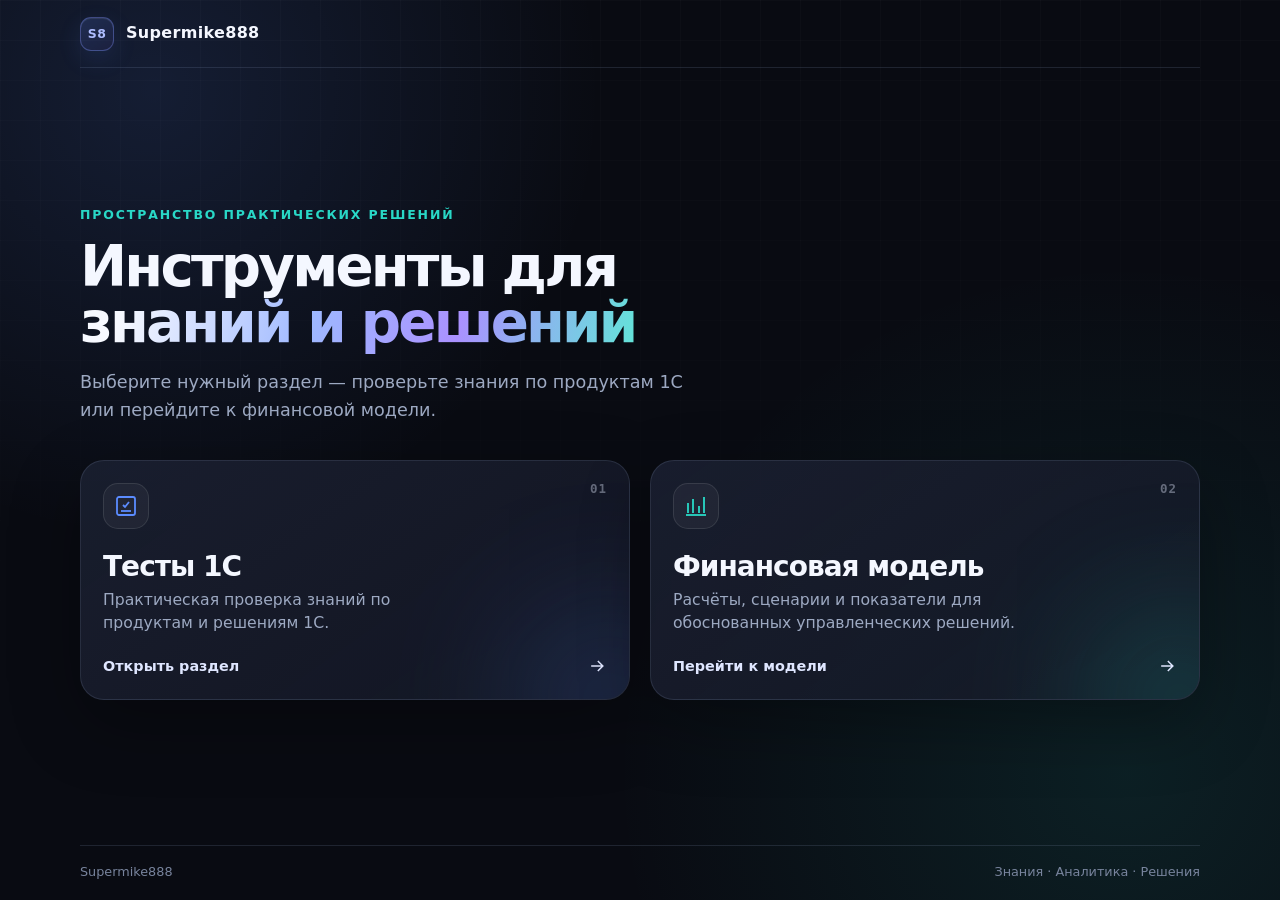
==== commit 433a2298: "Improve responsive layout and test cards" ====
--- a/index.html
+++ b/index.html
@@ -29,7 +29,6 @@
     body {
       min-height: 100vh;
       margin: 0;
-      overflow-x: hidden;
       background:
         radial-gradient(circle at 12% 10%, rgba(91, 140, 255, 0.14), transparent 28rem),
         radial-gradient(circle at 88% 86%, rgba(41, 216, 199, 0.1), transparent 32rem),
@@ -65,7 +64,7 @@
     .topbar {
       display: flex;
       align-items: center;
-      min-height: 88px;
+      min-height: 68px;
       border-bottom: 1px solid var(--border);
     }
 
@@ -97,14 +96,14 @@
       flex: 1;
       display: grid;
       align-content: center;
-      gap: 64px;
-      padding: 88px 0 108px;
-    }
-
-    .hero { max-width: 850px; }
+      gap: 36px;
+      padding: 48px 0 56px;
+    }
+
+    .hero { max-width: 760px; }
 
     .eyebrow {
-      margin: 0 0 18px;
+      margin: 0 0 14px;
       color: var(--cyan);
       font-size: 0.78rem;
       font-weight: 700;
@@ -113,12 +112,12 @@
     }
 
     h1 {
-      max-width: 820px;
+      max-width: 760px;
       margin: 0;
-      font-size: clamp(2.75rem, 7vw, 5.9rem);
+      font-size: clamp(2.5rem, 4.4vw, 4.25rem);
       font-weight: 760;
-      letter-spacing: -0.06em;
-      line-height: 0.98;
+      letter-spacing: -0.05em;
+      line-height: 1;
     }
 
     .gradient-text {
@@ -129,9 +128,9 @@
 
     .intro {
       max-width: 620px;
-      margin: 28px 0 0;
+      margin: 18px 0 0;
       color: var(--muted);
-      font-size: clamp(1.05rem, 2vw, 1.2rem);
+      font-size: clamp(1rem, 1.4vw, 1.1rem);
     }
 
     .card-grid {
@@ -142,12 +141,12 @@
 
     .card {
       position: relative;
-      min-height: 250px;
+      min-height: 210px;
       overflow: hidden;
       display: flex;
       flex-direction: column;
       justify-content: space-between;
-      padding: 30px;
+      padding: 22px;
       border: 1px solid var(--border);
       border-radius: 24px;
       background: linear-gradient(145deg, var(--surface-strong), var(--surface));
@@ -195,8 +194,8 @@
     }
 
     .icon {
-      width: 50px;
-      height: 50px;
+      width: 46px;
+      height: 46px;
       flex: 0 0 auto;
       display: grid;
       place-items: center;
@@ -215,9 +214,10 @@
     }
 
     .card-copy h2 {
-      margin: 34px 0 8px;
-      font-size: clamp(1.45rem, 3vw, 1.9rem);
+      margin: 22px 0 6px;
+      font-size: clamp(1.45rem, 2.6vw, 1.75rem);
       letter-spacing: -0.035em;
+      line-height: 1.15;
     }
 
     .card-copy p {
@@ -225,6 +225,7 @@
       margin: 0;
       color: var(--muted);
       font-size: 0.98rem;
+      line-height: 1.45;
     }
 
     .card-action {
@@ -232,7 +233,7 @@
       align-items: center;
       justify-content: space-between;
       gap: 20px;
-      margin-top: 34px;
+      margin-top: 20px;
       color: #dfe6ff;
       font-size: 0.9rem;
       font-weight: 650;
@@ -250,19 +251,73 @@
       display: flex;
       justify-content: space-between;
       gap: 20px;
-      padding: 24px 0 32px;
+      padding: 16px 0 18px;
       border-top: 1px solid var(--border);
       color: #78849d;
       font-size: 0.8rem;
     }
 
+    @media (min-width: 721px) and (max-height: 720px) {
+      .shell { min-height: calc(100vh - 1px); }
+
+      .topbar { min-height: 58px; }
+
+      main {
+        gap: 22px;
+        padding: 22px 0 24px;
+      }
+
+      .eyebrow { margin-bottom: 10px; }
+
+      h1 {
+        max-width: 720px;
+        font-size: clamp(2.45rem, 3.7vw, 3.25rem);
+      }
+
+      .intro {
+        margin-top: 12px;
+        font-size: 1rem;
+        line-height: 1.45;
+      }
+
+      .card {
+        min-height: 196px;
+        padding: 18px 20px;
+        border-radius: 20px;
+      }
+
+      .icon {
+        width: 42px;
+        height: 42px;
+        border-radius: 13px;
+      }
+
+      .card-copy h2 {
+        margin: 14px 0 6px;
+        font-size: 1.45rem;
+      }
+
+      .card-copy p {
+        font-size: 0.9rem;
+        line-height: 1.4;
+      }
+
+      .card-action {
+        margin-top: 14px;
+        font-size: 0.86rem;
+      }
+
+      footer { padding: 12px 0 13px; }
+    }
+
     @media (max-width: 720px) {
-      .shell { width: min(100% - 28px, 1120px); }
-      .topbar { min-height: 72px; }
-      main { gap: 46px; padding: 64px 0 76px; }
-      h1 { font-size: clamp(2.55rem, 13vw, 4.4rem); }
+      .shell { width: min(100% - 24px, 1120px); }
+      .topbar { min-height: 64px; }
+      main { gap: 32px; padding: 42px 0 54px; }
+      h1 { font-size: clamp(2.25rem, 10vw, 2.65rem); line-height: 1.02; }
+      .intro { margin-top: 18px; font-size: 1rem; }
       .card-grid { grid-template-columns: 1fr; }
-      .card { min-height: 228px; padding: 24px; border-radius: 20px; }
+      .card { min-height: 210px; padding: 22px; border-radius: 20px; }
       footer { flex-direction: column; gap: 4px; }
     }
 
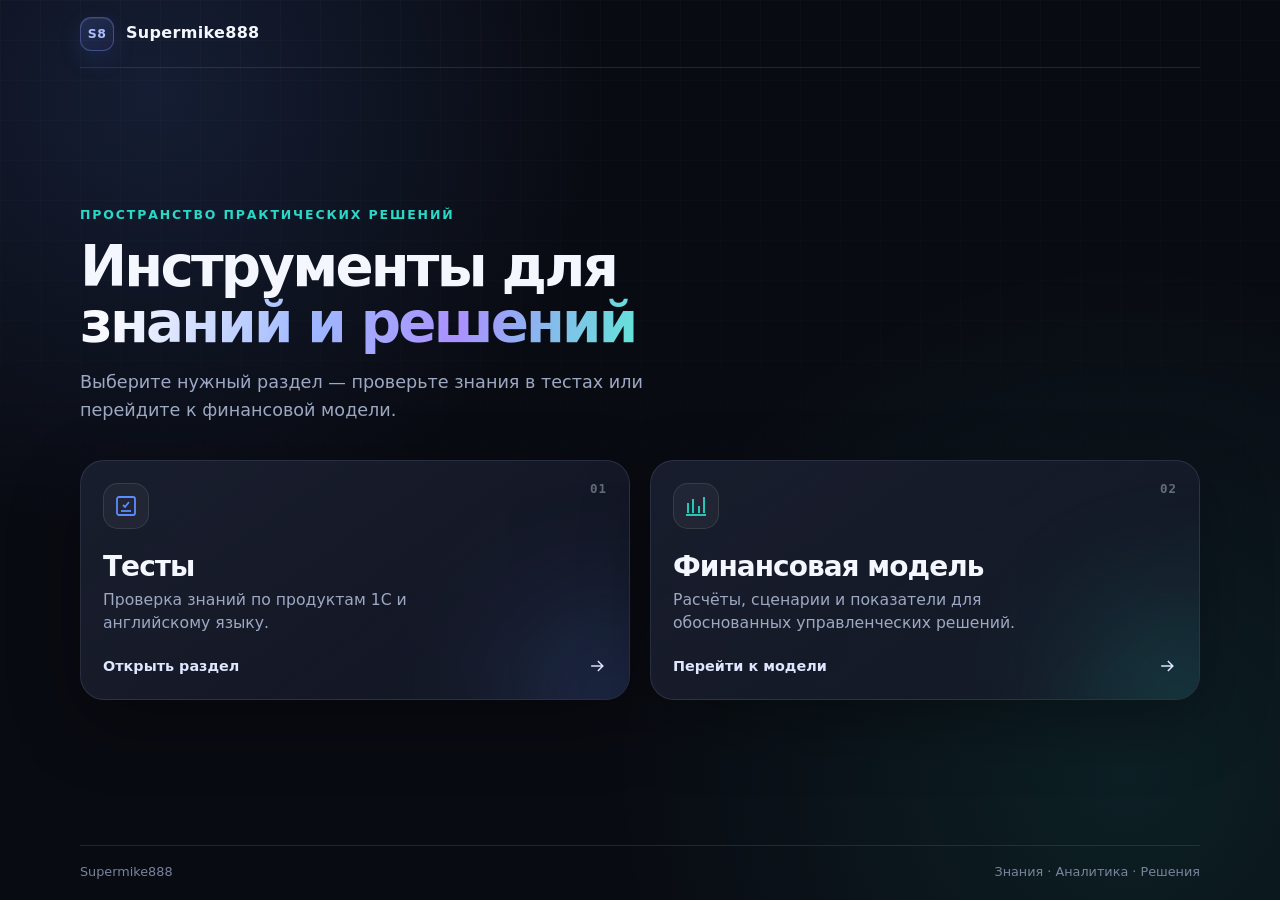
==== commit 5e1af69d: "Add English tests and unified test catalog" ====
--- a/index.html
+++ b/index.html
@@ -339,11 +339,11 @@
       <section class="hero" aria-labelledby="page-title">
         <p class="eyebrow">Пространство практических решений</p>
         <h1 id="page-title">Инструменты для <span class="gradient-text">знаний и решений</span></h1>
-        <p class="intro">Выберите нужный раздел — проверьте знания по продуктам 1С или перейдите к финансовой модели.</p>
+        <p class="intro">Выберите нужный раздел — проверьте знания в тестах или перейдите к финансовой модели.</p>
       </section>
 
       <nav class="card-grid" aria-label="Основные разделы">
-        <a class="card" href="/tests/1c/">
+        <a class="card" href="/tests/">
           <div class="card-top">
             <span class="icon" aria-hidden="true">
               <svg viewBox="0 0 24 24" fill="none" stroke="currentColor" stroke-width="1.8"><path d="M9 11l2 2 4-5"/><path d="M5 3h14a2 2 0 0 1 2 2v14a2 2 0 0 1-2 2H5a2 2 0 0 1-2-2V5a2 2 0 0 1 2-2Z"/><path d="M7 17h10"/></svg>
@@ -351,8 +351,8 @@
             <span class="card-index">01</span>
           </div>
           <div class="card-copy">
-            <h2>Тесты 1С</h2>
-            <p>Практическая проверка знаний по продуктам и решениям 1С.</p>
+            <h2>Тесты</h2>
+            <p>Проверка знаний по продуктам 1С и английскому языку.</p>
           </div>
           <span class="card-action">Открыть раздел <svg aria-hidden="true" viewBox="0 0 24 24" fill="none" stroke="currentColor" stroke-width="1.8"><path d="M5 12h14M13 6l6 6-6 6"/></svg></span>
         </a>
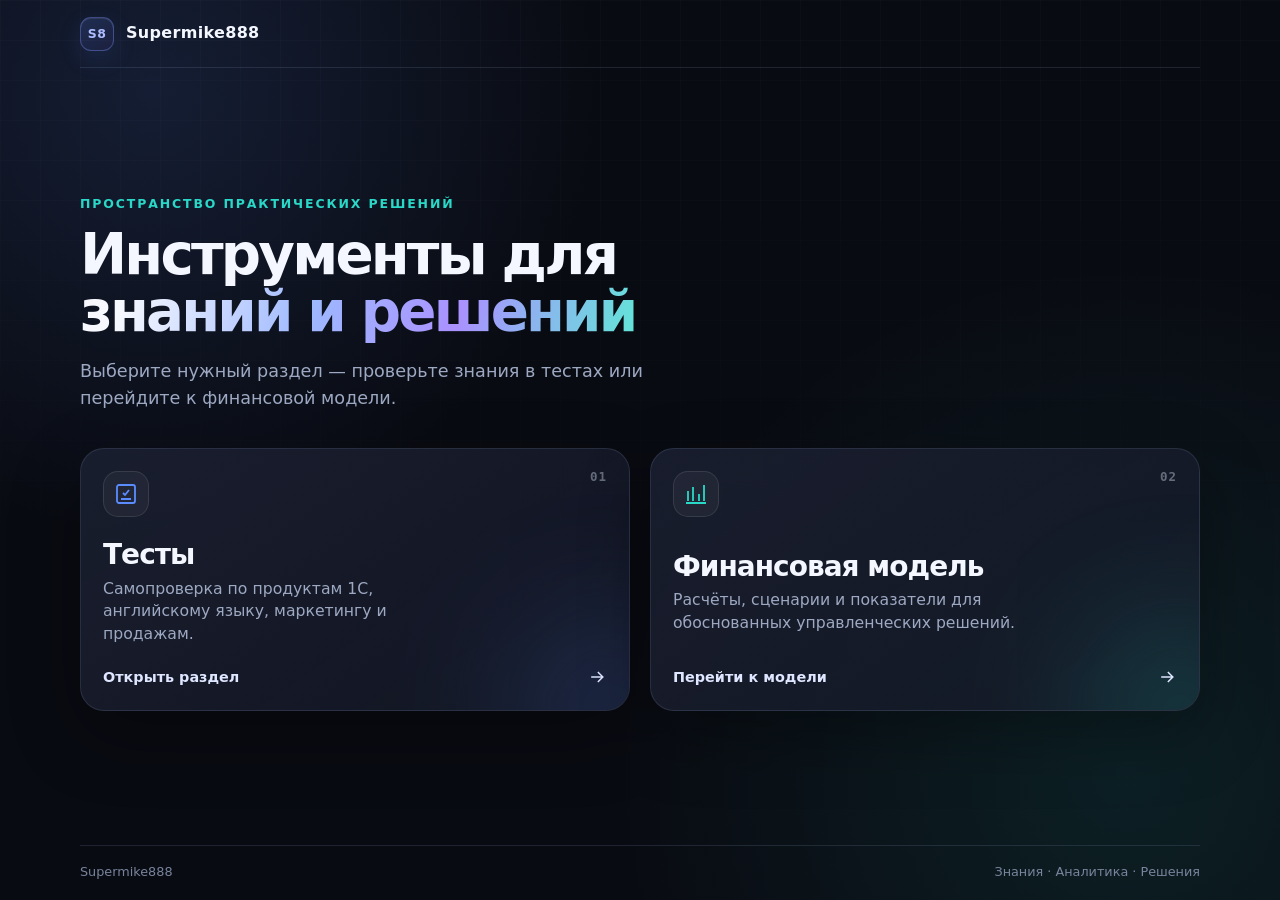
==== commit 34deab1b: "fix: update homepage description of test topics" ====
--- a/index.html
+++ b/index.html
@@ -352,7 +352,7 @@
           </div>
           <div class="card-copy">
             <h2>Тесты</h2>
-            <p>Проверка знаний по продуктам 1С и английскому языку.</p>
+            <p>Самопроверка по продуктам 1С, английскому языку, маркетингу и продажам.</p>
           </div>
           <span class="card-action">Открыть раздел <svg aria-hidden="true" viewBox="0 0 24 24" fill="none" stroke="currentColor" stroke-width="1.8"><path d="M5 12h14M13 6l6 6-6 6"/></svg></span>
         </a>
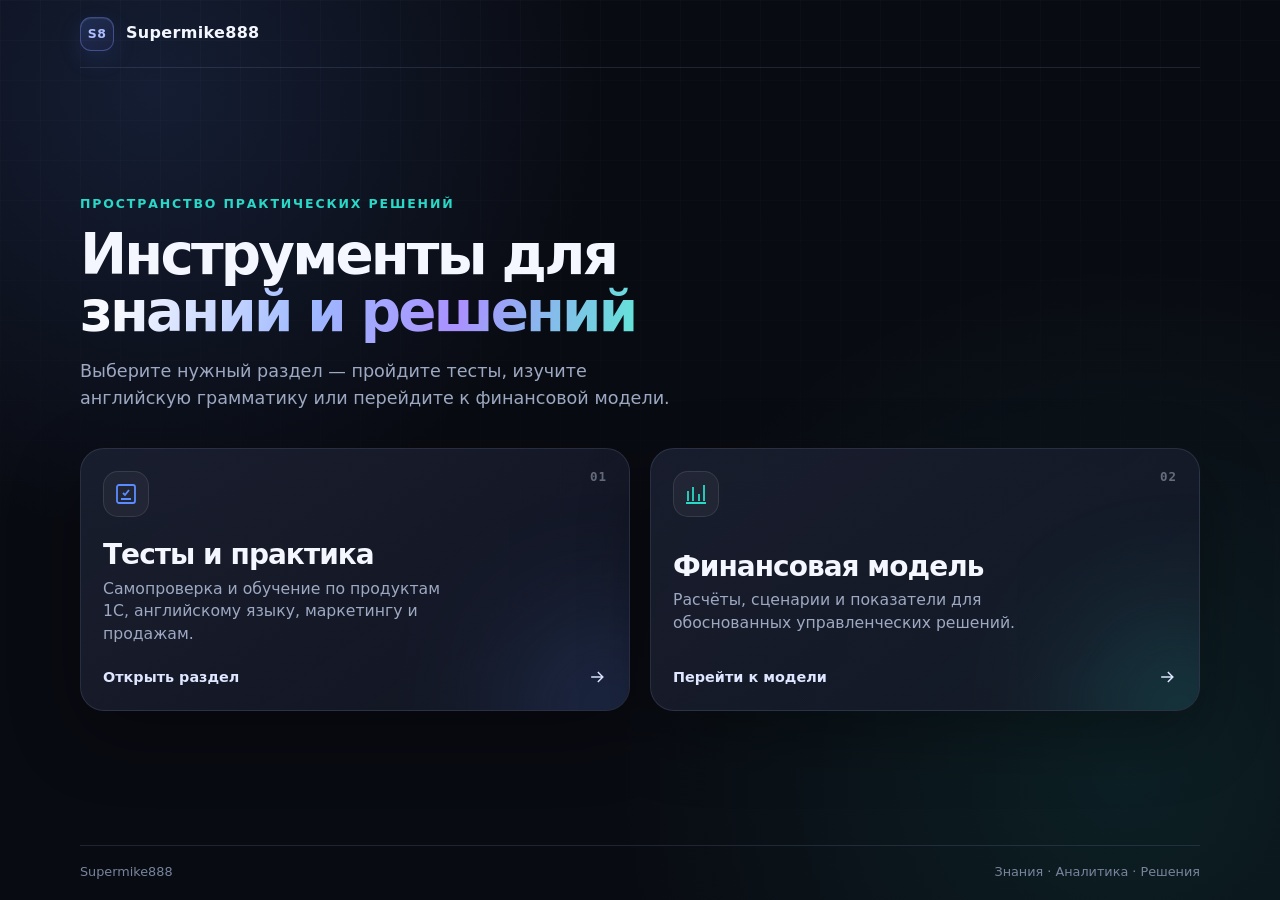
==== commit 1825944f: "Add English grammar course and rename tests section" ====
--- a/index.html
+++ b/index.html
@@ -339,7 +339,7 @@
       <section class="hero" aria-labelledby="page-title">
         <p class="eyebrow">Пространство практических решений</p>
         <h1 id="page-title">Инструменты для <span class="gradient-text">знаний и решений</span></h1>
-        <p class="intro">Выберите нужный раздел — проверьте знания в тестах или перейдите к финансовой модели.</p>
+        <p class="intro">Выберите нужный раздел — пройдите тесты, изучите английскую грамматику или перейдите к финансовой модели.</p>
       </section>
 
       <nav class="card-grid" aria-label="Основные разделы">
@@ -351,8 +351,8 @@
             <span class="card-index">01</span>
           </div>
           <div class="card-copy">
-            <h2>Тесты</h2>
-            <p>Самопроверка по продуктам 1С, английскому языку, маркетингу и продажам.</p>
+            <h2>Тесты и практика</h2>
+            <p>Самопроверка и обучение по продуктам 1С, английскому языку, маркетингу и продажам.</p>
           </div>
           <span class="card-action">Открыть раздел <svg aria-hidden="true" viewBox="0 0 24 24" fill="none" stroke="currentColor" stroke-width="1.8"><path d="M5 12h14M13 6l6 6-6 6"/></svg></span>
         </a>
